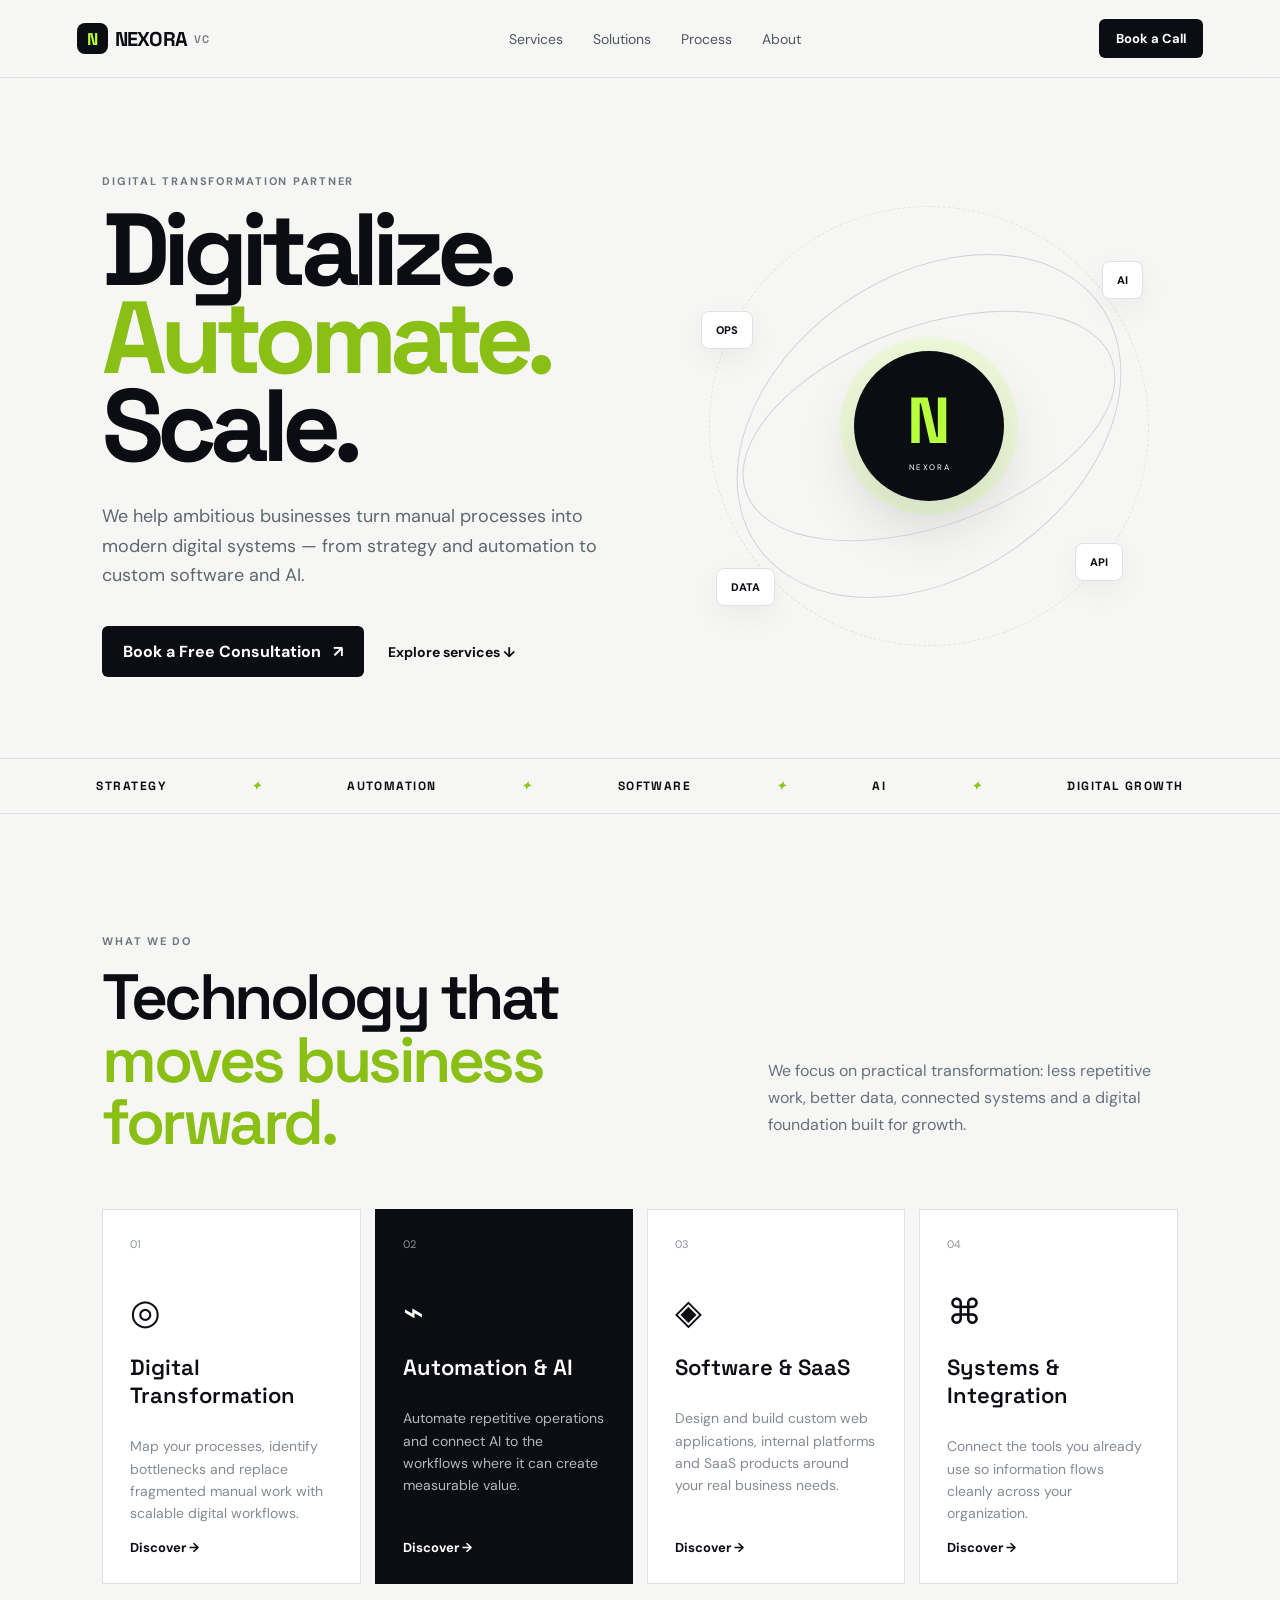
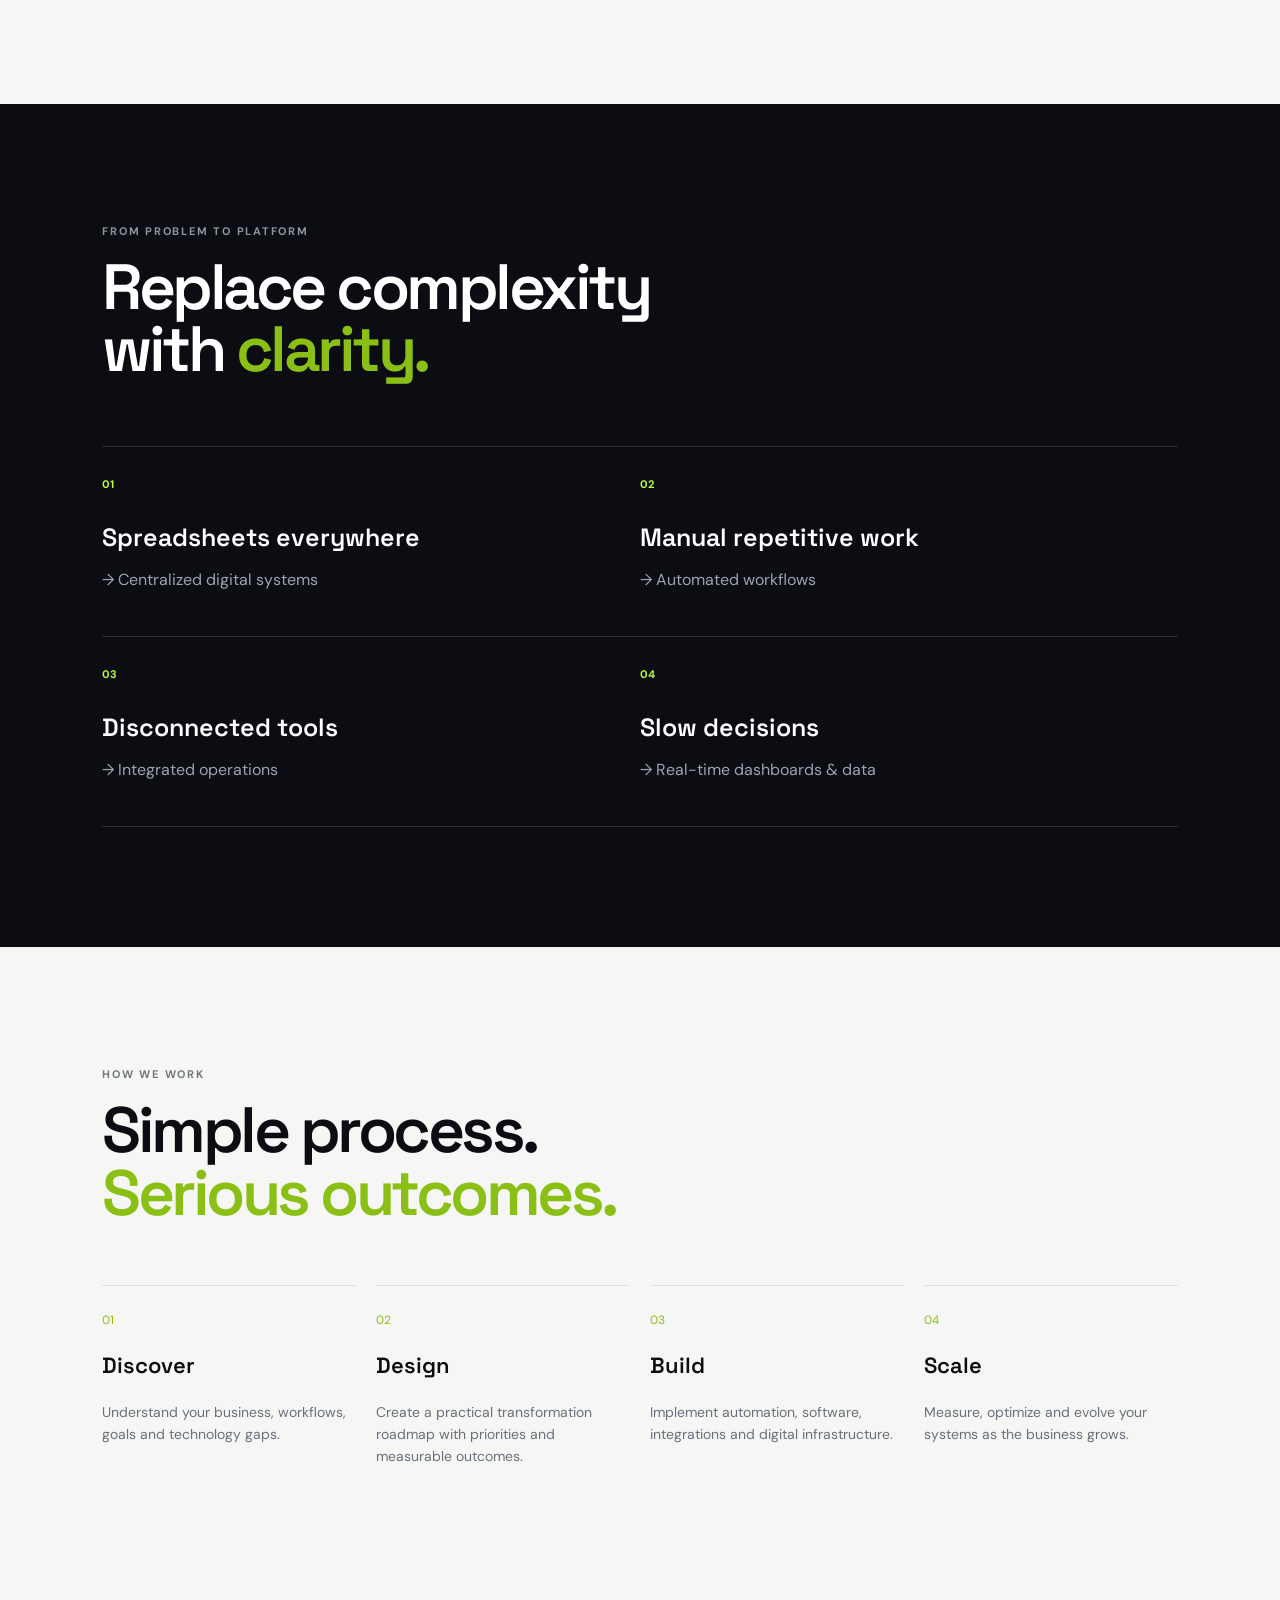
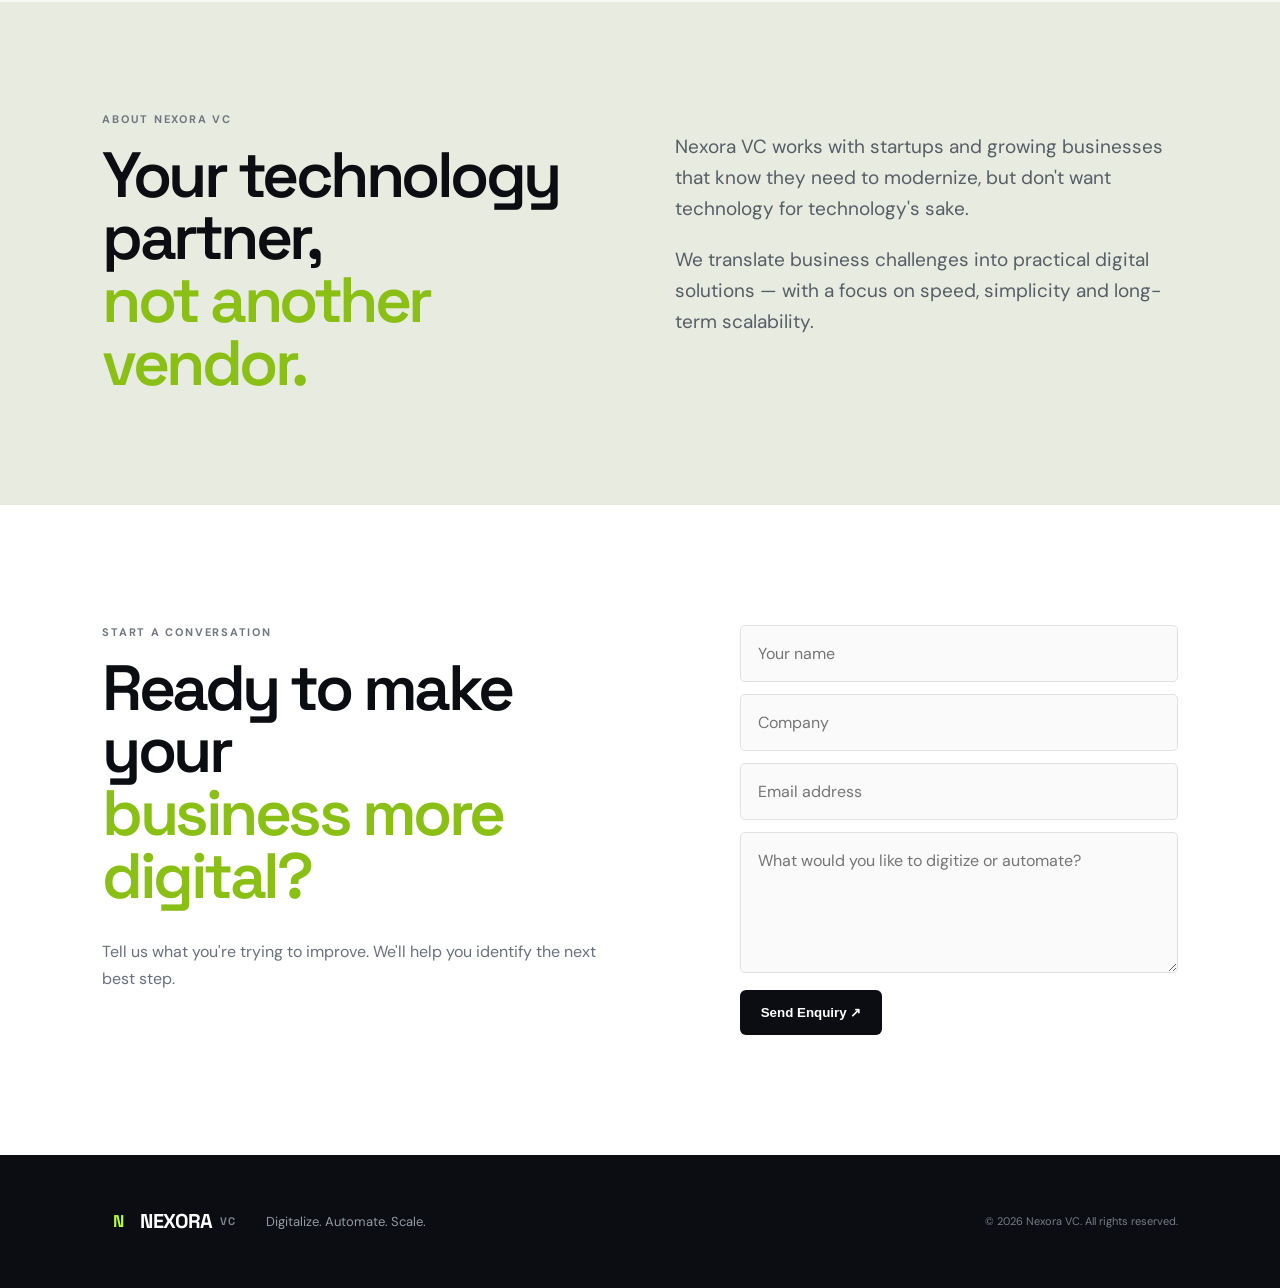
==== index.html @ 0e428bf9 "Add files via upload nexora-vc ├── index.html ├── styles.css └── script.js" ====
<!doctype html>
<html lang="en">
<head>
  <meta charset="utf-8">
  <meta name="viewport" content="width=device-width, initial-scale=1">
  <title>Nexora VC — Digitalize. Automate. Scale.</title>
  <meta name="description" content="Nexora VC helps businesses digitize operations, automate workflows, and build scalable digital systems.">
  <link rel="preconnect" href="https://fonts.googleapis.com">
  <link rel="preconnect" href="https://fonts.gstatic.com" crossorigin>
  <link href="https://fonts.googleapis.com/css2?family=DM+Sans:wght@400;500;600;700&family=Space+Grotesk:wght@500;600;700&display=swap" rel="stylesheet">
  <link rel="stylesheet" href="styles.css">
</head>
<body>
<header class="nav">
  <a class="logo" href="#top"><span>N</span>NEXORA <b>VC</b></a>
  <nav>
    <a href="#services">Services</a>
    <a href="#solutions">Solutions</a>
    <a href="#process">Process</a>
    <a href="#about">About</a>
  </nav>
  <a class="btn btn-small" href="#contact">Book a Call</a>
</header>

<main id="top">
<section class="hero">
  <div class="hero-copy">
    <div class="eyebrow">DIGITAL TRANSFORMATION PARTNER</div>
    <h1>Digitalize.<br><em>Automate.</em><br>Scale.</h1>
    <p>We help ambitious businesses turn manual processes into modern digital systems — from strategy and automation to custom software and AI.</p>
    <div class="actions">
      <a class="btn" href="#contact">Book a Free Consultation <span>↗</span></a>
      <a class="text-link" href="#services">Explore services ↓</a>
    </div>
  </div>
  <div class="orbital" aria-label="Digital transformation visual">
    <div class="orbit orbit-a"></div><div class="orbit orbit-b"></div><div class="orbit orbit-c"></div>
    <div class="core"><strong>N</strong><small>NEXORA</small></div>
    <div class="node node-1">AI</div><div class="node node-2">API</div><div class="node node-3">DATA</div><div class="node node-4">OPS</div>
  </div>
</section>

<section class="marquee"><span>STRATEGY</span><i>✦</i><span>AUTOMATION</span><i>✦</i><span>SOFTWARE</span><i>✦</i><span>AI</span><i>✦</i><span>DIGITAL GROWTH</span></section>

<section id="services" class="section">
  <div class="section-head"><div><div class="eyebrow">WHAT WE DO</div><h2>Technology that<br><em>moves business forward.</em></h2></div><p>We focus on practical transformation: less repetitive work, better data, connected systems and a digital foundation built for growth.</p></div>
  <div class="cards">
    <article class="card"><span class="num">01</span><div class="icon">◎</div><h3>Digital Transformation</h3><p>Map your processes, identify bottlenecks and replace fragmented manual work with scalable digital workflows.</p><a href="#contact">Discover →</a></article>
    <article class="card featured"><span class="num">02</span><div class="icon">⌁</div><h3>Automation & AI</h3><p>Automate repetitive operations and connect AI to the workflows where it can create measurable value.</p><a href="#contact">Discover →</a></article>
    <article class="card"><span class="num">03</span><div class="icon">◈</div><h3>Software & SaaS</h3><p>Design and build custom web applications, internal platforms and SaaS products around your real business needs.</p><a href="#contact">Discover →</a></article>
    <article class="card"><span class="num">04</span><div class="icon">⌘</div><h3>Systems & Integration</h3><p>Connect the tools you already use so information flows cleanly across your organization.</p><a href="#contact">Discover →</a></article>
  </div>
</section>

<section id="solutions" class="dark-section">
  <div class="eyebrow">FROM PROBLEM TO PLATFORM</div>
  <h2>Replace complexity<br>with <em>clarity.</em></h2>
  <div class="problem-grid">
    <div><b>01</b><strong>Spreadsheets everywhere</strong><p>→ Centralized digital systems</p></div>
    <div><b>02</b><strong>Manual repetitive work</strong><p>→ Automated workflows</p></div>
    <div><b>03</b><strong>Disconnected tools</strong><p>→ Integrated operations</p></div>
    <div><b>04</b><strong>Slow decisions</strong><p>→ Real-time dashboards & data</p></div>
  </div>
</section>

<section id="process" class="section">
  <div class="eyebrow">HOW WE WORK</div><h2>Simple process.<br><em>Serious outcomes.</em></h2>
  <div class="steps">
    <div><span>01</span><h3>Discover</h3><p>Understand your business, workflows, goals and technology gaps.</p></div>
    <div><span>02</span><h3>Design</h3><p>Create a practical transformation roadmap with priorities and measurable outcomes.</p></div>
    <div><span>03</span><h3>Build</h3><p>Implement automation, software, integrations and digital infrastructure.</p></div>
    <div><span>04</span><h3>Scale</h3><p>Measure, optimize and evolve your systems as the business grows.</p></div>
  </div>
</section>

<section id="about" class="about">
  <div><div class="eyebrow">ABOUT NEXORA VC</div><h2>Your technology partner,<br><em>not another vendor.</em></h2></div>
  <div><p>Nexora VC works with startups and growing businesses that know they need to modernize, but don't want technology for technology's sake.</p><p>We translate business challenges into practical digital solutions — with a focus on speed, simplicity and long-term scalability.</p></div>
</section>

<section id="contact" class="contact">
  <div><div class="eyebrow">START A CONVERSATION</div><h2>Ready to make your<br><em>business more digital?</em></h2><p>Tell us what you're trying to improve. We'll help you identify the next best step.</p></div>
  <form action="mailto:hello@nexoravc.com" method="post" enctype="text/plain">
    <input name="name" placeholder="Your name" required>
    <input name="company" placeholder="Company">
    <input type="email" name="email" placeholder="Email address" required>
    <textarea name="message" rows="5" placeholder="What would you like to digitize or automate?"></textarea>
    <button class="btn" type="submit">Send Enquiry ↗</button>
  </form>
</section>
</main>

<footer><div class="logo"><span>N</span>NEXORA <b>VC</b></div><p>Digitalize. Automate. Scale.</p><small>© 2026 Nexora VC. All rights reserved.</small></footer>
<script src="script.js"></script>
</body>
</html>
---- styles.css ----
:root{--ink:#0b0d12;--muted:#69707d;--paper:#f6f7f4;--line:#dfe2e5;--accent:#b7ff3c;--white:#fff}*{box-sizing:border-box}html{scroll-behavior:smooth}body{margin:0;background:var(--paper);color:var(--ink);font-family:"DM Sans",sans-serif}a{color:inherit;text-decoration:none}.nav{height:78px;padding:0 6vw;display:flex;align-items:center;justify-content:space-between;border-bottom:1px solid var(--line);position:sticky;top:0;background:rgba(246,247,244,.88);backdrop-filter:blur(14px);z-index:10}.logo{font:700 20px "Space Grotesk";letter-spacing:-.04em;display:flex;align-items:center;gap:7px}.logo span{display:grid;place-items:center;width:31px;height:31px;border-radius:8px;background:var(--ink);color:var(--accent);font-size:17px}.logo b{font-size:11px;letter-spacing:.12em;color:#7b818b}nav{display:flex;gap:30px;font-size:14px;color:#4f5661}nav a:hover,.text-link:hover{color:#000}.btn{display:inline-flex;align-items:center;justify-content:center;gap:12px;padding:15px 21px;background:var(--ink);color:#fff;border:0;border-radius:6px;font-weight:700;cursor:pointer}.btn:hover{transform:translateY(-2px)}.btn-small{padding:11px 17px;font-size:13px}.hero{min-height:680px;padding:90px 8vw 75px;display:grid;grid-template-columns:1.05fr .95fr;align-items:center;gap:30px}.eyebrow{font-size:11px;letter-spacing:.16em;font-weight:700;color:#717780;margin-bottom:18px}.hero h1{font:700 clamp(62px,8vw,118px)/.86 "Space Grotesk";letter-spacing:-.07em;margin:0 0 32px}.hero h1 em,h2 em{font-style:normal;color:#8abf16}.hero p{max-width:600px;color:#5f6670;font-size:18px;line-height:1.65}.actions{display:flex;gap:24px;align-items:center;margin-top:35px}.text-link{font-weight:700;font-size:14px}.orbital{height:470px;position:relative;display:grid;place-items:center}.orbit{position:absolute;border:1px solid #cfd3d7;border-radius:50%;transform:rotate(-20deg)}.orbit-a{width:390px;height:200px}.orbit-b{width:300px;height:420px;transform:rotate(55deg)}.orbit-c{width:440px;height:440px;border-style:dashed;opacity:.55}.core{width:150px;height:150px;border-radius:50%;background:var(--ink);color:white;display:grid;place-items:center;align-content:center;box-shadow:0 0 0 14px rgba(183,255,60,.14),0 25px 60px #0002}.core strong{font:700 65px "Space Grotesk";color:var(--accent)}.core small{font-size:8px;letter-spacing:.2em}.node{position:absolute;background:white;border:1px solid var(--line);padding:11px 14px;border-radius:8px;font-size:11px;font-weight:800;box-shadow:0 10px 30px #0000000d}.node-1{top:70px;right:35px}.node-2{bottom:80px;right:55px}.node-3{bottom:55px;left:35px}.node-4{top:120px;left:20px}.marquee{border-block:1px solid var(--line);padding:19px 5vw;display:flex;justify-content:space-around;gap:20px;font:700 12px "Space Grotesk";letter-spacing:.12em}.marquee i{color:#91c51b}.section{padding:120px 8vw}.section-head{display:grid;grid-template-columns:1.2fr .8fr;gap:50px;align-items:end;margin-bottom:55px}.section h2,.dark-section h2,.about h2,.contact h2{font:600 clamp(42px,5vw,70px)/.98 "Space Grotesk";letter-spacing:-.055em;margin:0}.section-head p{color:var(--muted);line-height:1.7}.cards{display:grid;grid-template-columns:repeat(4,1fr);gap:14px}.card{padding:27px;border:1px solid var(--line);min-height:350px;display:flex;flex-direction:column;background:#fff}.card.featured{background:var(--ink);color:#fff;border-color:var(--ink)}.num{font-size:11px;color:#8b919a}.icon{font-size:35px;margin:38px 0 18px}.card h3{font:600 22px "Space Grotesk";margin:0 0 12px}.card p{color:#858b94;font-size:14px;line-height:1.6}.card.featured p{color:#b3b8c0}.card a{margin-top:auto;font-size:13px;font-weight:700}.dark-section{background:var(--ink);color:#fff;padding:120px 8vw}.dark-section .eyebrow{color:#8f959e}.problem-grid{display:grid;grid-template-columns:repeat(2,1fr);margin-top:65px;border-top:1px solid #ffffff22}.problem-grid div{padding:30px 0;border-bottom:1px solid #ffffff22}.problem-grid b{font-size:11px;color:var(--accent);display:block;margin-bottom:30px}.problem-grid strong{font:600 25px "Space Grotesk";display:block}.problem-grid p{color:#9da3ad}.steps{display:grid;grid-template-columns:repeat(4,1fr);gap:20px;margin-top:60px}.steps div{border-top:1px solid var(--line);padding-top:22px}.steps span{font-size:12px;color:#8abf16}.steps h3{font:600 22px "Space Grotesk"}.steps p{color:var(--muted);font-size:14px;line-height:1.6}.about{background:#e8ebdf;padding:110px 8vw;display:grid;grid-template-columns:1fr 1fr;gap:70px}.about p{font-size:19px;line-height:1.65;color:#565d67}.contact{padding:120px 8vw;display:grid;grid-template-columns:1fr .8fr;gap:90px;background:#fff}.contact p{color:var(--muted);max-width:500px;line-height:1.7;margin-top:30px}.contact form{display:grid;gap:12px}.contact input,.contact textarea{width:100%;padding:17px;border:1px solid var(--line);background:#fafafa;font:inherit;border-radius:5px}.contact textarea{resize:vertical}.contact .btn{width:max-content;margin-top:5px}footer{padding:45px 8vw;background:var(--ink);color:#fff;display:flex;align-items:center;gap:30px}footer p{color:#949aa4;font-size:13px;margin-right:auto}footer small{color:#777d86;font-size:11px}@media(max-width:900px){nav{display:none}.hero{grid-template-columns:1fr;padding-top:65px}.orbital{height:350px}.orbit-a{width:300px}.orbit-b{height:300px;width:230px}.orbit-c{width:330px;height:330px}.cards{grid-template-columns:1fr 1fr}.section-head,.about,.contact{grid-template-columns:1fr}.steps{grid-template-columns:1fr 1fr}}@media(max-width:560px){.nav{padding:0 5vw}.hero,.section,.dark-section,.about,.contact{padding-left:5vw;padding-right:5vw}.hero h1{font-size:64px}.cards,.steps,.problem-grid{grid-template-columns:1fr}.actions{flex-direction:column;align-items:flex-start}.marquee{overflow:hidden;justify-content:flex-start;white-space:nowrap}.orbital{transform:scale(.82)}footer{padding:35px 5vw;flex-wrap:wrap}footer p{width:100%;order:3}}
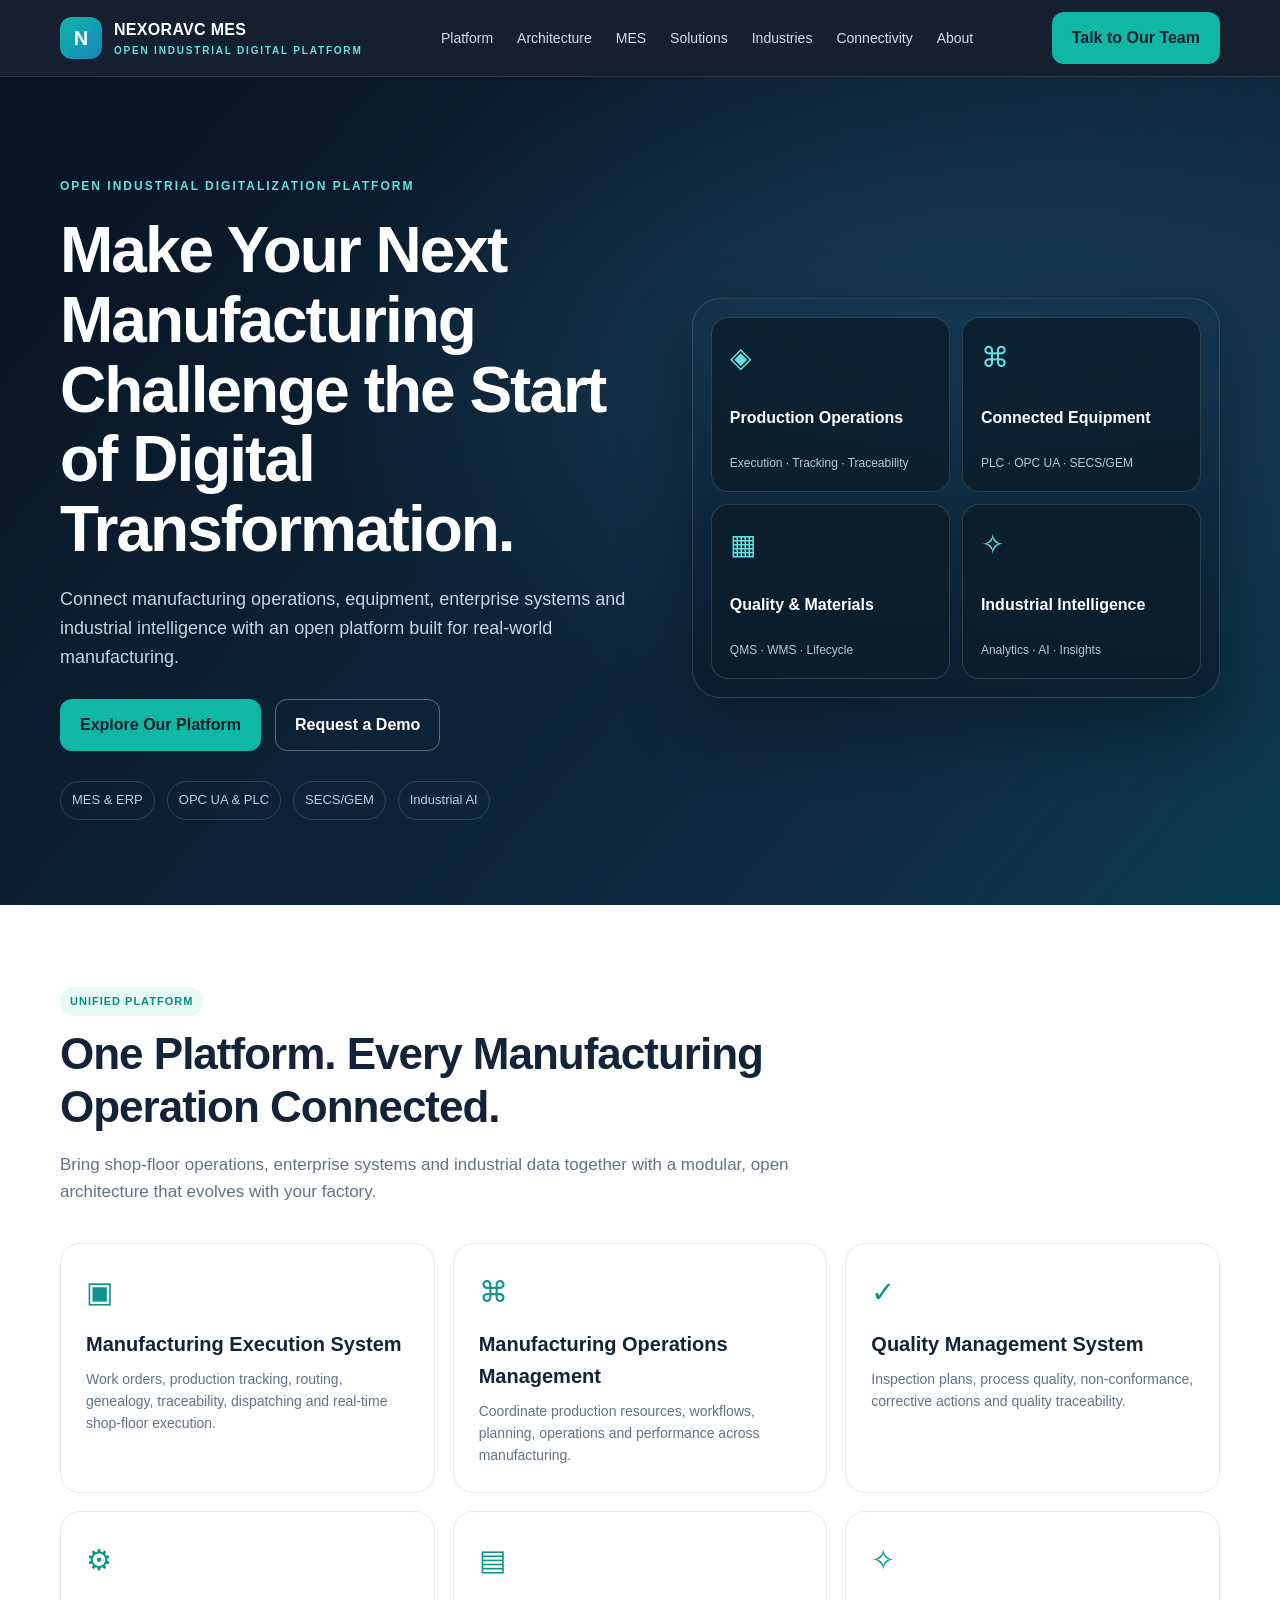
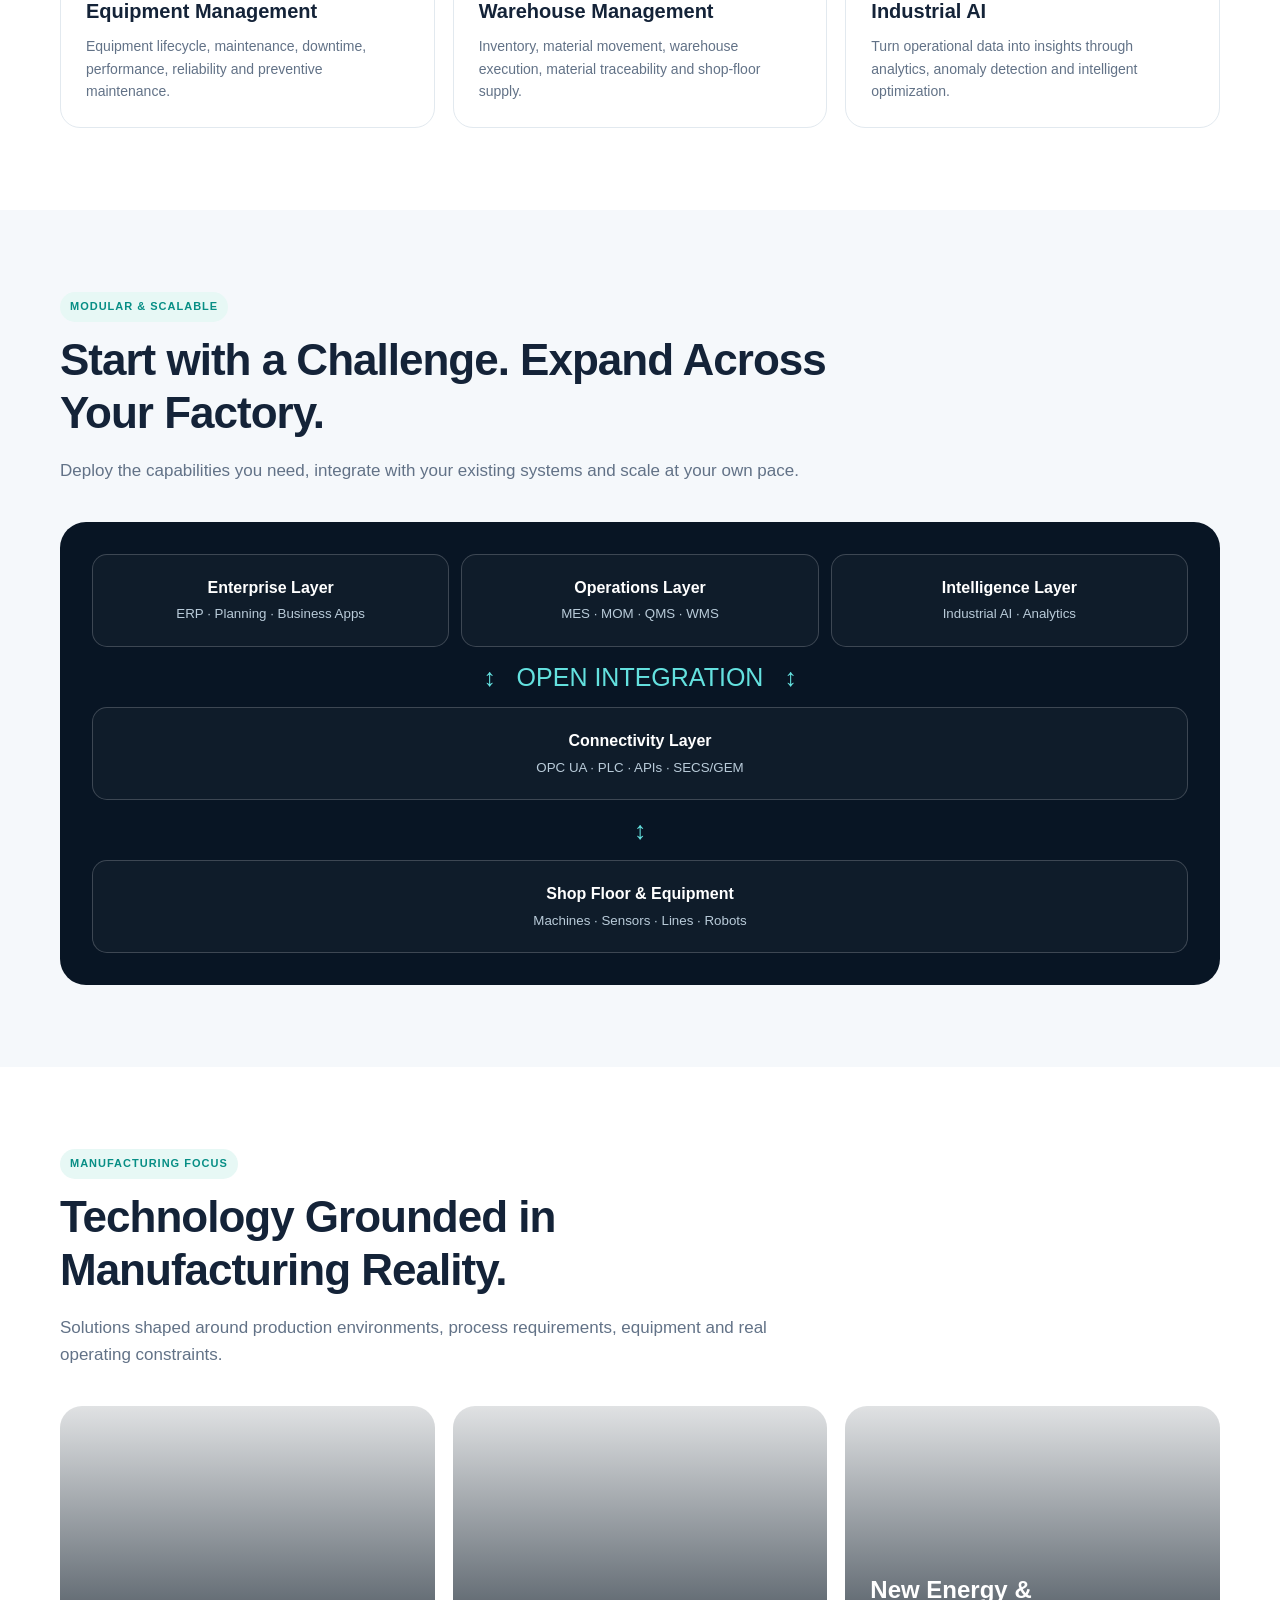
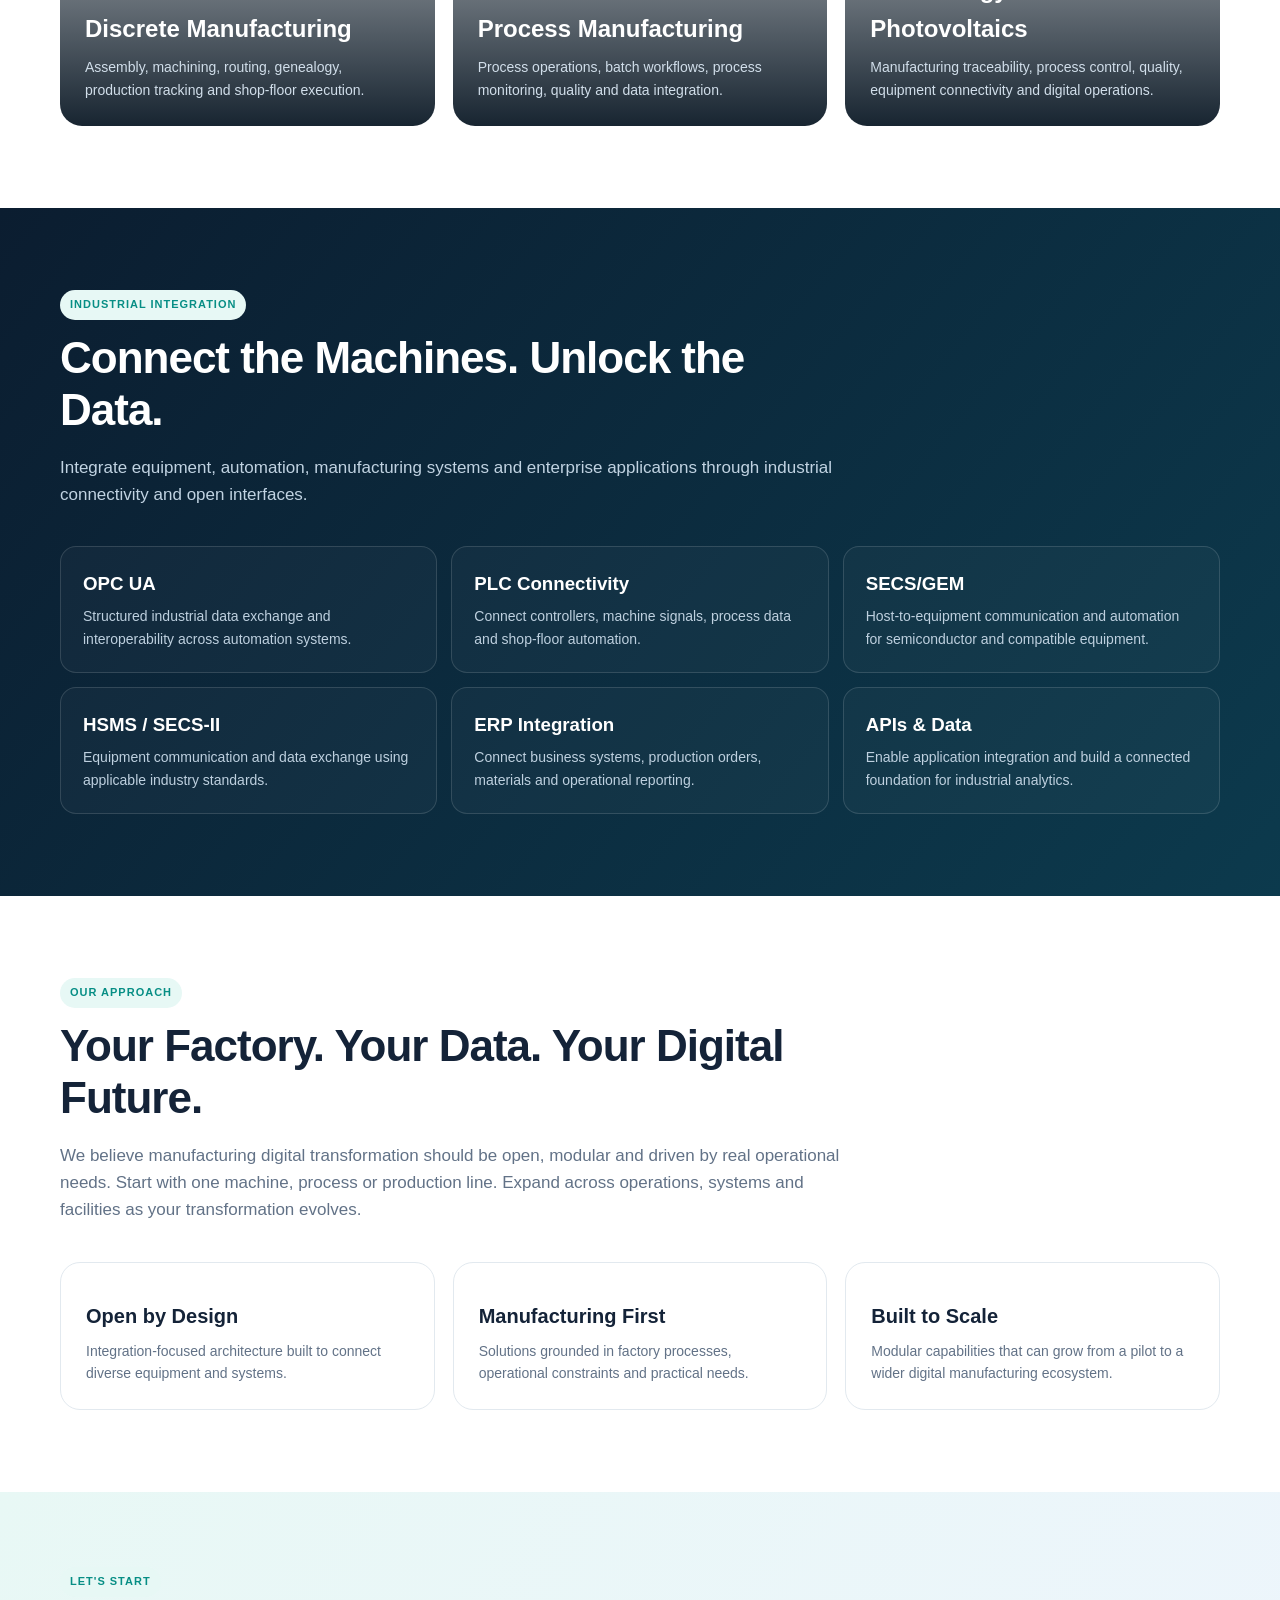
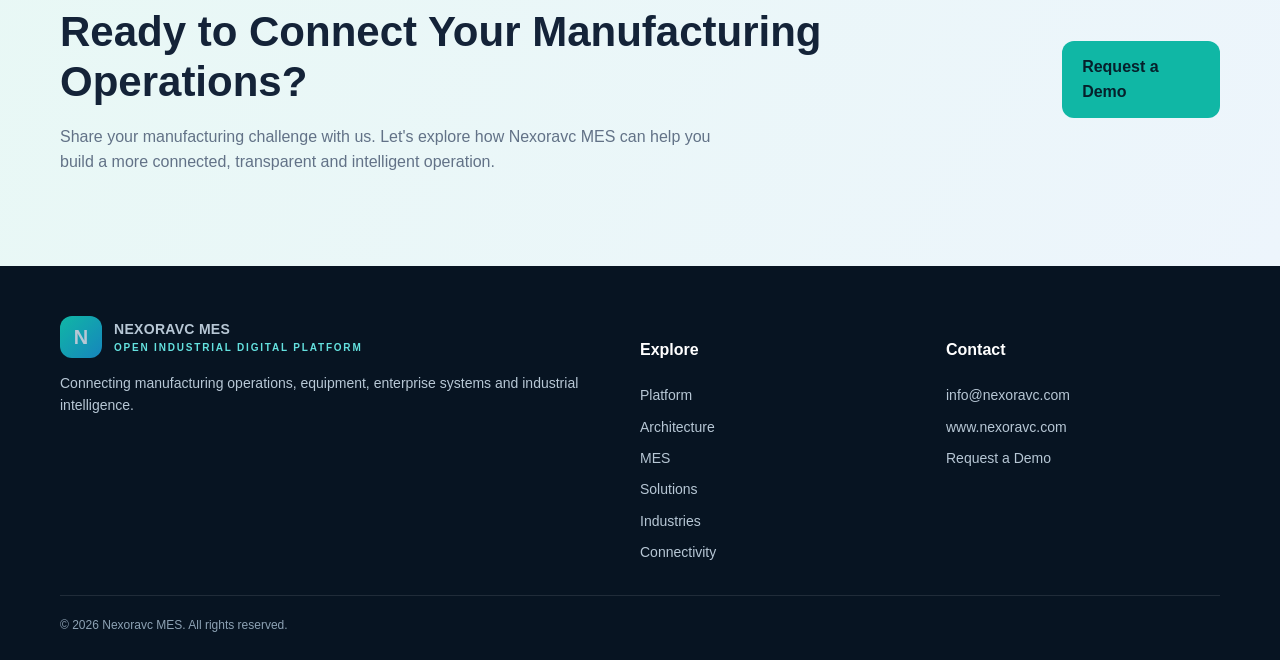
==== commit 426d9327: "Add files via upload" ====
--- a/index.html
+++ b/index.html
@@ -1,96 +1,26 @@
-<!doctype html>
+<!DOCTYPE html>
 <html lang="en">
 <head>
-  <meta charset="utf-8">
-  <meta name="viewport" content="width=device-width, initial-scale=1">
-  <title>Nexora VC — Digitalize. Automate. Scale.</title>
-  <meta name="description" content="Nexora VC helps businesses digitize operations, automate workflows, and build scalable digital systems.">
-  <link rel="preconnect" href="https://fonts.googleapis.com">
-  <link rel="preconnect" href="https://fonts.gstatic.com" crossorigin>
-  <link href="https://fonts.googleapis.com/css2?family=DM+Sans:wght@400;500;600;700&family=Space+Grotesk:wght@500;600;700&display=swap" rel="stylesheet">
-  <link rel="stylesheet" href="styles.css">
+<meta charset="utf-8"><meta name="viewport" content="width=device-width,initial-scale=1">
+<meta name="description" content="Nexoravc MES connects manufacturing operations, equipment, enterprise systems and industrial intelligence through an open manufacturing platform.">
+<title>Nexoravc MES | Open Industrial Digital Platform</title>
+<style>
+:root{--navy:#081524;--navy2:#10243a;--teal:#10b7a5;--cyan:#64e1df;--ink:#142338;--muted:#627287;--bg:#f5f8fb;--white:#fff;--line:#e2e9ef;--radius:20px}*{box-sizing:border-box}html{scroll-behavior:smooth}body{margin:0;font-family:Inter,Segoe UI,Arial,sans-serif;color:var(--ink);background:white;line-height:1.6}a{color:inherit;text-decoration:none}.container{width:min(1160px,92%);margin:auto}.nav{position:sticky;top:0;z-index:20;background:rgba(8,21,36,.95);backdrop-filter:blur(12px);color:white;border-bottom:1px solid #ffffff1a}.navin{height:76px;display:flex;align-items:center;justify-content:space-between;gap:24px}.brand{display:flex;align-items:center;gap:12px;font-weight:800;letter-spacing:.3px}.logo{width:42px;height:42px;border-radius:12px;background:linear-gradient(135deg,var(--teal),#1685bd);display:grid;place-items:center;font-weight:900;font-size:20px}.brand small{display:block;color:var(--cyan);font-size:10px;letter-spacing:1.8px;font-weight:600}.links{display:flex;gap:24px;align-items:center;font-size:14px;color:#d3deeb}.links a:hover{color:var(--cyan)}.btn{display:inline-flex;align-items:center;justify-content:center;background:var(--teal);color:#06202b;padding:12px 19px;border-radius:12px;font-weight:750;border:1px solid transparent;transition:.2s}.btn:hover{transform:translateY(-2px);background:#55d9ca}.btn.outline{background:transparent;border-color:#ffffff55;color:white}.btn.light{background:white;color:var(--navy)}.hero{background:radial-gradient(ellipse at 75% 35%,#173c56 0%,transparent 48%),linear-gradient(130deg,#071422,#102b43 75%,#083c4c);color:white;padding:100px 0 85px;overflow:hidden}.hero-grid{display:grid;grid-template-columns:1.05fr .95fr;align-items:center;gap:48px}.eyebrow{color:var(--cyan);font-size:12px;font-weight:800;letter-spacing:2px;text-transform:uppercase}.hero h1{font-size:clamp(38px,5vw,65px);line-height:1.09;letter-spacing:-2px;margin:20px 0}.hero p{color:#c4d5e4;font-size:18px;max-width:630px}.hero .actions{display:flex;gap:14px;flex-wrap:wrap;margin-top:28px}.hero-visual{position:relative;min-height:400px;border-radius:28px;background:linear-gradient(180deg,#12334b88,#08152499),url('https://images.unsplash.com/photo-1565514020179-026b92b84bb6?auto=format&fit=crop&w=1200&q=85') center/cover;border:1px solid #ffffff22;box-shadow:0 25px 70px #0005}.visual-overlay{position:absolute;inset:18px;display:grid;grid-template-columns:1fr 1fr;grid-template-rows:1fr 1fr;gap:12px}.tile{background:#0a1d2bcc;border:1px solid #ffffff24;border-radius:17px;padding:18px;display:flex;flex-direction:column;justify-content:space-between;backdrop-filter:blur(8px)}.tile .icon{font-size:28px;color:var(--cyan)}.tile strong{font-size:16px}.tile span{font-size:12px;color:#b7c9d8}.tagline{display:flex;gap:12px;flex-wrap:wrap;margin-top:30px;color:#b9d0e0;font-size:13px}.tagline span{border:1px solid #ffffff24;padding:8px 11px;border-radius:100px}.section{padding:82px 0}.section.alt{background:var(--bg)}.heading{max-width:780px;margin-bottom:38px}.heading h2{font-size:clamp(30px,3.5vw,44px);line-height:1.2;margin:12px 0;letter-spacing:-1px}.heading p{color:var(--muted);font-size:17px}.cards{display:grid;grid-template-columns:repeat(3,1fr);gap:18px}.card{background:white;border:1px solid var(--line);padding:25px;border-radius:var(--radius);transition:.2s}.card:hover{transform:translateY(-4px);box-shadow:0 15px 35px #11283d12}.card .icon{font-size:29px;color:#0a948b}.card h3{margin:12px 0 8px;font-size:20px}.card p{margin:0;color:var(--muted);font-size:14px}.pill{display:inline-block;font-size:11px;font-weight:800;letter-spacing:1px;color:#078e85;background:#e7f8f5;border-radius:100px;padding:6px 10px;text-transform:uppercase}.architecture{background:var(--navy);color:white;border-radius:26px;padding:32px}.archrow{display:flex;gap:12px;flex-wrap:wrap;justify-content:center}.archnode{flex:1;min-width:150px;text-align:center;padding:20px 12px;border:1px solid #ffffff30;border-radius:15px;background:#ffffff08}.archnode strong{display:block}.archnode small{color:#b9cbd9}.arrow{text-align:center;color:var(--cyan);font-size:25px;margin:10px}.industries{display:grid;grid-template-columns:repeat(3,1fr);gap:18px}.industry{border-radius:22px;overflow:hidden;min-height:320px;position:relative;background-size:cover;background-position:center;color:white;display:flex;align-items:end}.industry:before{content:'';position:absolute;inset:0;background:linear-gradient(0deg,#071522ee,#07152220)}.industry div{position:relative;padding:25px}.industry h3{font-size:24px;margin:0 0 8px}.industry p{color:#d1deea;font-size:14px;margin:0}.connect{background:linear-gradient(130deg,#0b1d30,#0c3a4d);color:white}.connect .heading p{color:#c1d3e2}.protocols{display:grid;grid-template-columns:repeat(3,1fr);gap:14px}.protocol{padding:22px;border:1px solid #ffffff22;background:#ffffff08;border-radius:16px}.protocol h3{margin:0 0 6px}.protocol p{color:#bed0df;margin:0;font-size:14px}.cta{padding:75px 0;background:linear-gradient(120deg,#e8f8f5,#edf5fc)}.cta-box{display:flex;align-items:center;justify-content:space-between;gap:28px}.cta h2{font-size:clamp(28px,3.5vw,42px);line-height:1.2;margin:10px 0}.cta p{color:var(--muted);max-width:670px}.footer{background:#071422;color:#c3d3df;padding:50px 0 24px}.footergrid{display:grid;grid-template-columns:2fr 1fr 1fr;gap:32px}.footer h4{color:white}.footer p,.footer a{color:#b7c7d5;font-size:14px}.footerlinks{display:grid;gap:9px}.copyright{border-top:1px solid #ffffff1a;margin-top:32px;padding-top:20px;font-size:12px;color:#8da2b4}.mobilemenu{display:none}.contact-form{display:grid;gap:12px;max-width:560px}.contact-form input,.contact-form textarea,.contact-form select{width:100%;padding:13px;border-radius:12px;border:1px solid #ccd8e2;font:inherit}.contact-form textarea{min-height:120px}.note{font-size:12px;color:#6d7e8f}
+@media(max-width:900px){.hero-grid{grid-template-columns:1fr}.hero-visual{min-height:330px}.cards{grid-template-columns:repeat(2,1fr)}.industries{grid-template-columns:1fr 1fr}.protocols{grid-template-columns:1fr 1fr}.links{gap:12px}.cta-box{display:block}.footergrid{grid-template-columns:1fr 1fr}}
+@media(max-width:640px){.links{display:none}.mobilemenu{display:block;color:white}.hero{padding:70px 0}.hero-visual{min-height:300px}.cards,.industries,.protocols,.footergrid{grid-template-columns:1fr}.section{padding:62px 0}.visual-overlay{inset:12px;gap:8px}.tile{padding:12px}.tile strong{font-size:14px}.navin{height:68px}}
+</style>
 </head>
 <body>
-<header class="nav">
-  <a class="logo" href="#top"><span>N</span>NEXORA <b>VC</b></a>
-  <nav>
-    <a href="#services">Services</a>
-    <a href="#solutions">Solutions</a>
-    <a href="#process">Process</a>
-    <a href="#about">About</a>
-  </nav>
-  <a class="btn btn-small" href="#contact">Book a Call</a>
-</header>
-
-<main id="top">
-<section class="hero">
-  <div class="hero-copy">
-    <div class="eyebrow">DIGITAL TRANSFORMATION PARTNER</div>
-    <h1>Digitalize.<br><em>Automate.</em><br>Scale.</h1>
-    <p>We help ambitious businesses turn manual processes into modern digital systems — from strategy and automation to custom software and AI.</p>
-    <div class="actions">
-      <a class="btn" href="#contact">Book a Free Consultation <span>↗</span></a>
-      <a class="text-link" href="#services">Explore services ↓</a>
-    </div>
-  </div>
-  <div class="orbital" aria-label="Digital transformation visual">
-    <div class="orbit orbit-a"></div><div class="orbit orbit-b"></div><div class="orbit orbit-c"></div>
-    <div class="core"><strong>N</strong><small>NEXORA</small></div>
-    <div class="node node-1">AI</div><div class="node node-2">API</div><div class="node node-3">DATA</div><div class="node node-4">OPS</div>
-  </div>
-</section>
-
-<section class="marquee"><span>STRATEGY</span><i>✦</i><span>AUTOMATION</span><i>✦</i><span>SOFTWARE</span><i>✦</i><span>AI</span><i>✦</i><span>DIGITAL GROWTH</span></section>
-
-<section id="services" class="section">
-  <div class="section-head"><div><div class="eyebrow">WHAT WE DO</div><h2>Technology that<br><em>moves business forward.</em></h2></div><p>We focus on practical transformation: less repetitive work, better data, connected systems and a digital foundation built for growth.</p></div>
-  <div class="cards">
-    <article class="card"><span class="num">01</span><div class="icon">◎</div><h3>Digital Transformation</h3><p>Map your processes, identify bottlenecks and replace fragmented manual work with scalable digital workflows.</p><a href="#contact">Discover →</a></article>
-    <article class="card featured"><span class="num">02</span><div class="icon">⌁</div><h3>Automation & AI</h3><p>Automate repetitive operations and connect AI to the workflows where it can create measurable value.</p><a href="#contact">Discover →</a></article>
-    <article class="card"><span class="num">03</span><div class="icon">◈</div><h3>Software & SaaS</h3><p>Design and build custom web applications, internal platforms and SaaS products around your real business needs.</p><a href="#contact">Discover →</a></article>
-    <article class="card"><span class="num">04</span><div class="icon">⌘</div><h3>Systems & Integration</h3><p>Connect the tools you already use so information flows cleanly across your organization.</p><a href="#contact">Discover →</a></article>
-  </div>
-</section>
-
-<section id="solutions" class="dark-section">
-  <div class="eyebrow">FROM PROBLEM TO PLATFORM</div>
-  <h2>Replace complexity<br>with <em>clarity.</em></h2>
-  <div class="problem-grid">
-    <div><b>01</b><strong>Spreadsheets everywhere</strong><p>→ Centralized digital systems</p></div>
-    <div><b>02</b><strong>Manual repetitive work</strong><p>→ Automated workflows</p></div>
-    <div><b>03</b><strong>Disconnected tools</strong><p>→ Integrated operations</p></div>
-    <div><b>04</b><strong>Slow decisions</strong><p>→ Real-time dashboards & data</p></div>
-  </div>
-</section>
-
-<section id="process" class="section">
-  <div class="eyebrow">HOW WE WORK</div><h2>Simple process.<br><em>Serious outcomes.</em></h2>
-  <div class="steps">
-    <div><span>01</span><h3>Discover</h3><p>Understand your business, workflows, goals and technology gaps.</p></div>
-    <div><span>02</span><h3>Design</h3><p>Create a practical transformation roadmap with priorities and measurable outcomes.</p></div>
-    <div><span>03</span><h3>Build</h3><p>Implement automation, software, integrations and digital infrastructure.</p></div>
-    <div><span>04</span><h3>Scale</h3><p>Measure, optimize and evolve your systems as the business grows.</p></div>
-  </div>
-</section>
-
-<section id="about" class="about">
-  <div><div class="eyebrow">ABOUT NEXORA VC</div><h2>Your technology partner,<br><em>not another vendor.</em></h2></div>
-  <div><p>Nexora VC works with startups and growing businesses that know they need to modernize, but don't want technology for technology's sake.</p><p>We translate business challenges into practical digital solutions — with a focus on speed, simplicity and long-term scalability.</p></div>
-</section>
-
-<section id="contact" class="contact">
-  <div><div class="eyebrow">START A CONVERSATION</div><h2>Ready to make your<br><em>business more digital?</em></h2><p>Tell us what you're trying to improve. We'll help you identify the next best step.</p></div>
-  <form action="mailto:hello@nexoravc.com" method="post" enctype="text/plain">
-    <input name="name" placeholder="Your name" required>
-    <input name="company" placeholder="Company">
-    <input type="email" name="email" placeholder="Email address" required>
-    <textarea name="message" rows="5" placeholder="What would you like to digitize or automate?"></textarea>
-    <button class="btn" type="submit">Send Enquiry ↗</button>
-  </form>
-</section>
+<header class="nav"><div class="container navin"><a class="brand" href="#home"><span class="logo">N</span><span>NEXORAVC MES<small>OPEN INDUSTRIAL DIGITAL PLATFORM</small></span></a><nav class="links"><a href="#platform">Platform</a><a href="platform-architecture.html">Architecture</a><a href="mes-product.html">MES</a><a href="#solutions">Solutions</a><a href="#industries">Industries</a><a href="#connectivity">Connectivity</a><a href="#about">About</a></nav><a class="btn" href="#contact">Talk to Our Team</a></div></header>
+<main>
+<section class="hero" id="home"><div class="container hero-grid"><div><div class="eyebrow">Open Industrial Digitalization Platform</div><h1>Make Your Next Manufacturing Challenge the Start of Digital Transformation.</h1><p>Connect manufacturing operations, equipment, enterprise systems and industrial intelligence with an open platform built for real-world manufacturing.</p><div class="actions"><a class="btn" href="#platform">Explore Our Platform</a><a class="btn outline" href="#contact">Request a Demo</a></div><div class="tagline"><span>MES & ERP</span><span>OPC UA & PLC</span><span>SECS/GEM</span><span>Industrial AI</span></div></div><div class="hero-visual"><div class="visual-overlay"><div class="tile"><div class="icon">◈</div><strong>Production Operations</strong><span>Execution · Tracking · Traceability</span></div><div class="tile"><div class="icon">⌘</div><strong>Connected Equipment</strong><span>PLC · OPC UA · SECS/GEM</span></div><div class="tile"><div class="icon">▦</div><strong>Quality & Materials</strong><span>QMS · WMS · Lifecycle</span></div><div class="tile"><div class="icon">✧</div><strong>Industrial Intelligence</strong><span>Analytics · AI · Insights</span></div></div></div></div></section>
+<section class="section" id="platform"><div class="container"><div class="heading"><span class="pill">Unified Platform</span><h2>One Platform. Every Manufacturing Operation Connected.</h2><p>Bring shop-floor operations, enterprise systems and industrial data together with a modular, open architecture that evolves with your factory.</p></div><div class="cards"><article class="card"><div class="icon">▣</div><h3>Manufacturing Execution System</h3><p>Work orders, production tracking, routing, genealogy, traceability, dispatching and real-time shop-floor execution.</p></article><article class="card"><div class="icon">⌘</div><h3>Manufacturing Operations Management</h3><p>Coordinate production resources, workflows, planning, operations and performance across manufacturing.</p></article><article class="card"><div class="icon">✓</div><h3>Quality Management System</h3><p>Inspection plans, process quality, non-conformance, corrective actions and quality traceability.</p></article><article class="card"><div class="icon">⚙</div><h3>Equipment Management</h3><p>Equipment lifecycle, maintenance, downtime, performance, reliability and preventive maintenance.</p></article><article class="card"><div class="icon">▤</div><h3>Warehouse Management</h3><p>Inventory, material movement, warehouse execution, material traceability and shop-floor supply.</p></article><article class="card"><div class="icon">✧</div><h3>Industrial AI</h3><p>Turn operational data into insights through analytics, anomaly detection and intelligent optimization.</p></article></div></div></section>
+<section class="section alt" id="solutions"><div class="container"><div class="heading"><span class="pill">Modular & Scalable</span><h2>Start with a Challenge. Expand Across Your Factory.</h2><p>Deploy the capabilities you need, integrate with your existing systems and scale at your own pace.</p></div><div class="architecture"><div class="archrow"><div class="archnode"><strong>Enterprise Layer</strong><small>ERP · Planning · Business Apps</small></div><div class="archnode"><strong>Operations Layer</strong><small>MES · MOM · QMS · WMS</small></div><div class="archnode"><strong>Intelligence Layer</strong><small>Industrial AI · Analytics</small></div></div><div class="arrow">↕ &nbsp; OPEN INTEGRATION &nbsp; ↕</div><div class="archrow"><div class="archnode"><strong>Connectivity Layer</strong><small>OPC UA · PLC · APIs · SECS/GEM</small></div></div><div class="arrow">↕</div><div class="archrow"><div class="archnode"><strong>Shop Floor & Equipment</strong><small>Machines · Sensors · Lines · Robots</small></div></div></div></div></section>
+<section class="section" id="industries"><div class="container"><div class="heading"><span class="pill">Manufacturing Focus</span><h2>Technology Grounded in Manufacturing Reality.</h2><p>Solutions shaped around production environments, process requirements, equipment and real operating constraints.</p></div><div class="industries"><article class="industry" style="background-image:url('https://images.unsplash.com/photo-1581091226825-a6a2a5aee158?auto=format&fit=crop&w=900&q=80')"><div><h3>Discrete Manufacturing</h3><p>Assembly, machining, routing, genealogy, production tracking and shop-floor execution.</p></div></article><article class="industry" style="background-image:url('https://images.unsplash.com/photo-1565514020179-026b92b84bb6?auto=format&fit=crop&w=900&q=80')"><div><h3>Process Manufacturing</h3><p>Process operations, batch workflows, process monitoring, quality and data integration.</p></div></article><article class="industry" style="background-image:url('https://images.unsplash.com/photo-1509391366360-2e959784a276?auto=format&fit=crop&w=900&q=80')"><div><h3>New Energy & Photovoltaics</h3><p>Manufacturing traceability, process control, quality, equipment connectivity and digital operations.</p></div></article></div></div></section>
+<section class="section connect" id="connectivity"><div class="container"><div class="heading"><span class="pill">Industrial Integration</span><h2>Connect the Machines. Unlock the Data.</h2><p>Integrate equipment, automation, manufacturing systems and enterprise applications through industrial connectivity and open interfaces.</p></div><div class="protocols"><article class="protocol"><h3>OPC UA</h3><p>Structured industrial data exchange and interoperability across automation systems.</p></article><article class="protocol"><h3>PLC Connectivity</h3><p>Connect controllers, machine signals, process data and shop-floor automation.</p></article><article class="protocol"><h3>SECS/GEM</h3><p>Host-to-equipment communication and automation for semiconductor and compatible equipment.</p></article><article class="protocol"><h3>HSMS / SECS-II</h3><p>Equipment communication and data exchange using applicable industry standards.</p></article><article class="protocol"><h3>ERP Integration</h3><p>Connect business systems, production orders, materials and operational reporting.</p></article><article class="protocol"><h3>APIs & Data</h3><p>Enable application integration and build a connected foundation for industrial analytics.</p></article></div></div></section>
+<section class="section" id="about"><div class="container"><div class="heading"><span class="pill">Our Approach</span><h2>Your Factory. Your Data. Your Digital Future.</h2><p>We believe manufacturing digital transformation should be open, modular and driven by real operational needs. Start with one machine, process or production line. Expand across operations, systems and facilities as your transformation evolves.</p></div><div class="cards"><article class="card"><h3>Open by Design</h3><p>Integration-focused architecture built to connect diverse equipment and systems.</p></article><article class="card"><h3>Manufacturing First</h3><p>Solutions grounded in factory processes, operational constraints and practical needs.</p></article><article class="card"><h3>Built to Scale</h3><p>Modular capabilities that can grow from a pilot to a wider digital manufacturing ecosystem.</p></article></div></div></section>
+<section class="cta" id="contact"><div class="container cta-box"><div><span class="pill">Let's Start</span><h2>Ready to Connect Your Manufacturing Operations?</h2><p>Share your manufacturing challenge with us. Let's explore how Nexoravc MES can help you build a more connected, transparent and intelligent operation.</p></div><div><a class="btn" href="mailto:info@nexoravc.com?subject=Nexoravc%20MES%20Demo%20Request">Request a Demo</a></div></div></section>
 </main>
-
-<footer><div class="logo"><span>N</span>NEXORA <b>VC</b></div><p>Digitalize. Automate. Scale.</p><small>© 2026 Nexora VC. All rights reserved.</small></footer>
-<script src="script.js"></script>
-</body>
-</html>+<footer class="footer"><div class="container"><div class="footergrid"><div><a class="brand" href="#home"><span class="logo">N</span><span>NEXORAVC MES<small>OPEN INDUSTRIAL DIGITAL PLATFORM</small></span></a><p>Connecting manufacturing operations, equipment, enterprise systems and industrial intelligence.</p></div><div><h4>Explore</h4><div class="footerlinks"><a href="#platform">Platform</a><a href="platform-architecture.html">Architecture</a><a href="mes-product.html">MES</a><a href="#solutions">Solutions</a><a href="#industries">Industries</a><a href="#connectivity">Connectivity</a></div></div><div><h4>Contact</h4><div class="footerlinks"><a href="mailto:info@nexoravc.com">info@nexoravc.com</a><a href="https://www.nexoravc.com">www.nexoravc.com</a><a href="#contact">Request a Demo</a></div></div></div><div class="copyright">© <span id="year"></span> Nexoravc MES. All rights reserved.</div></div></footer>
+<script>document.getElementById('year').textContent=new Date().getFullYear();</script>
+</body></html>
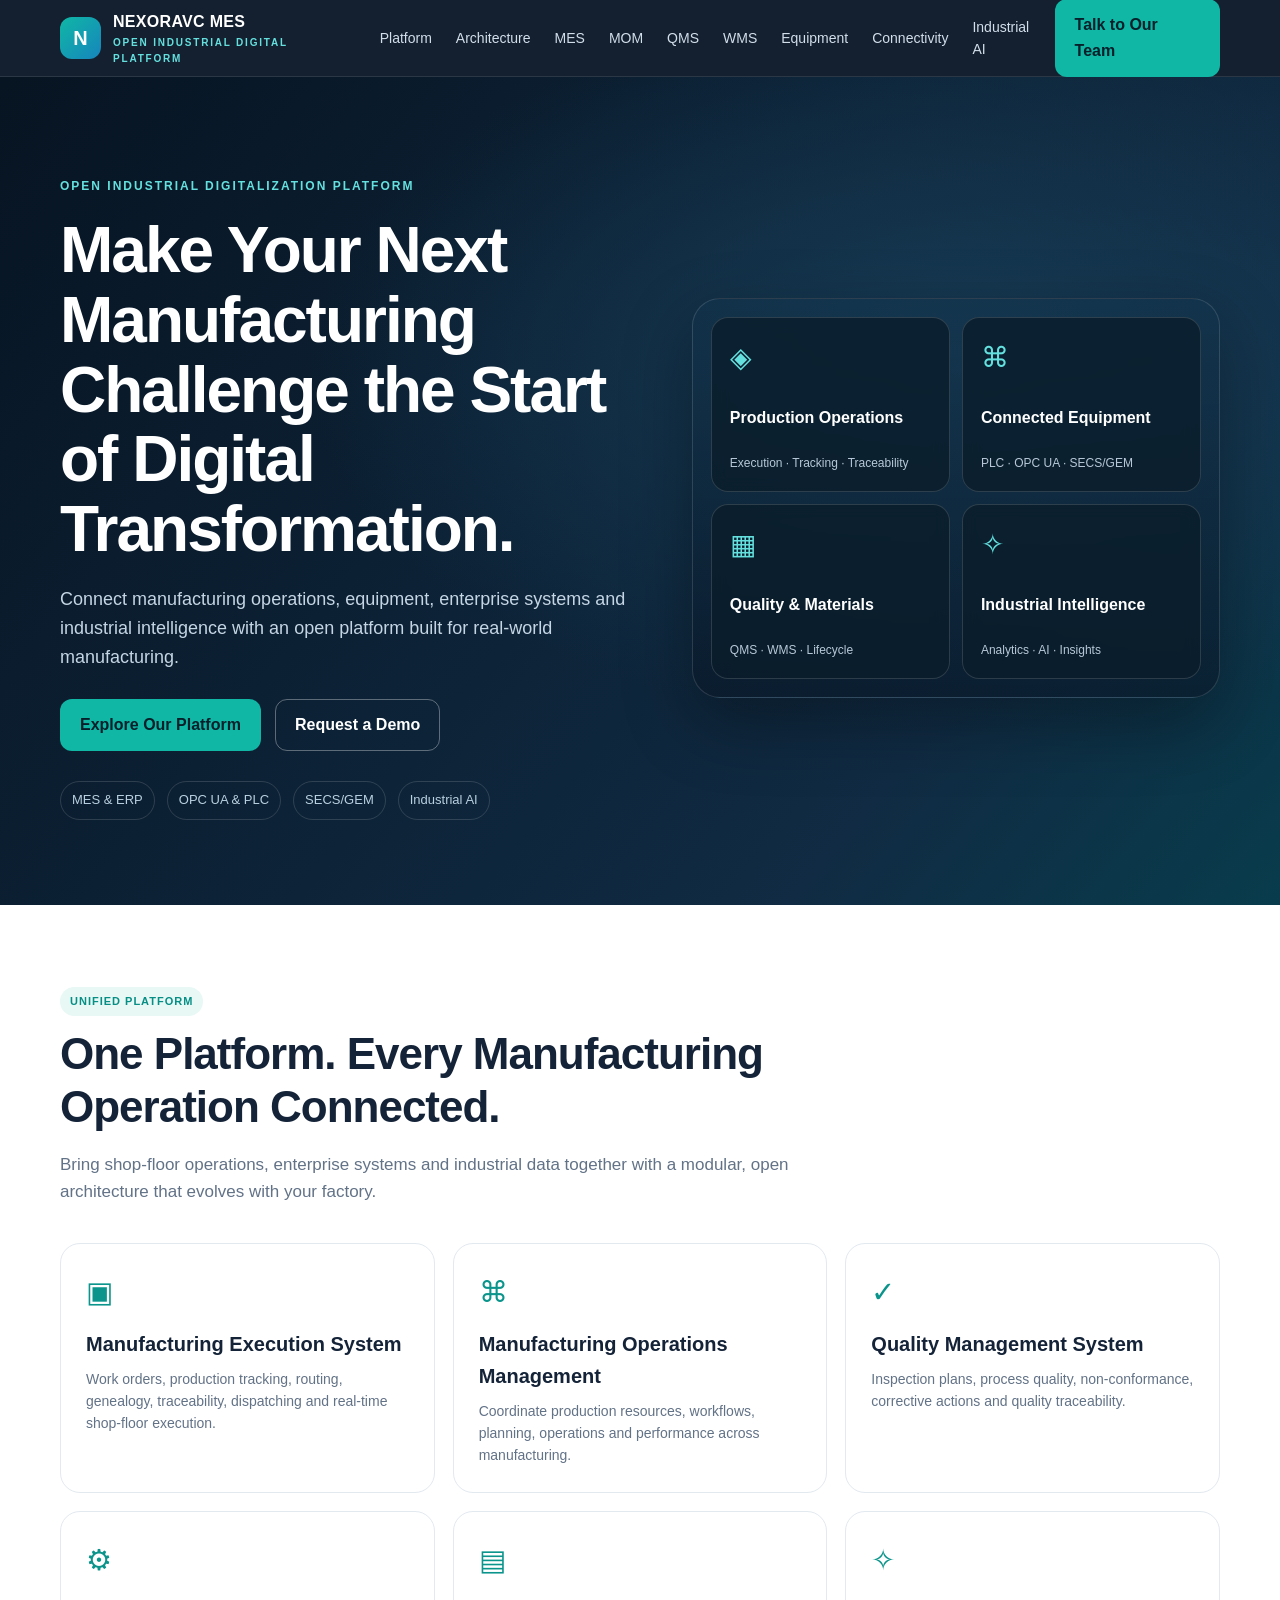
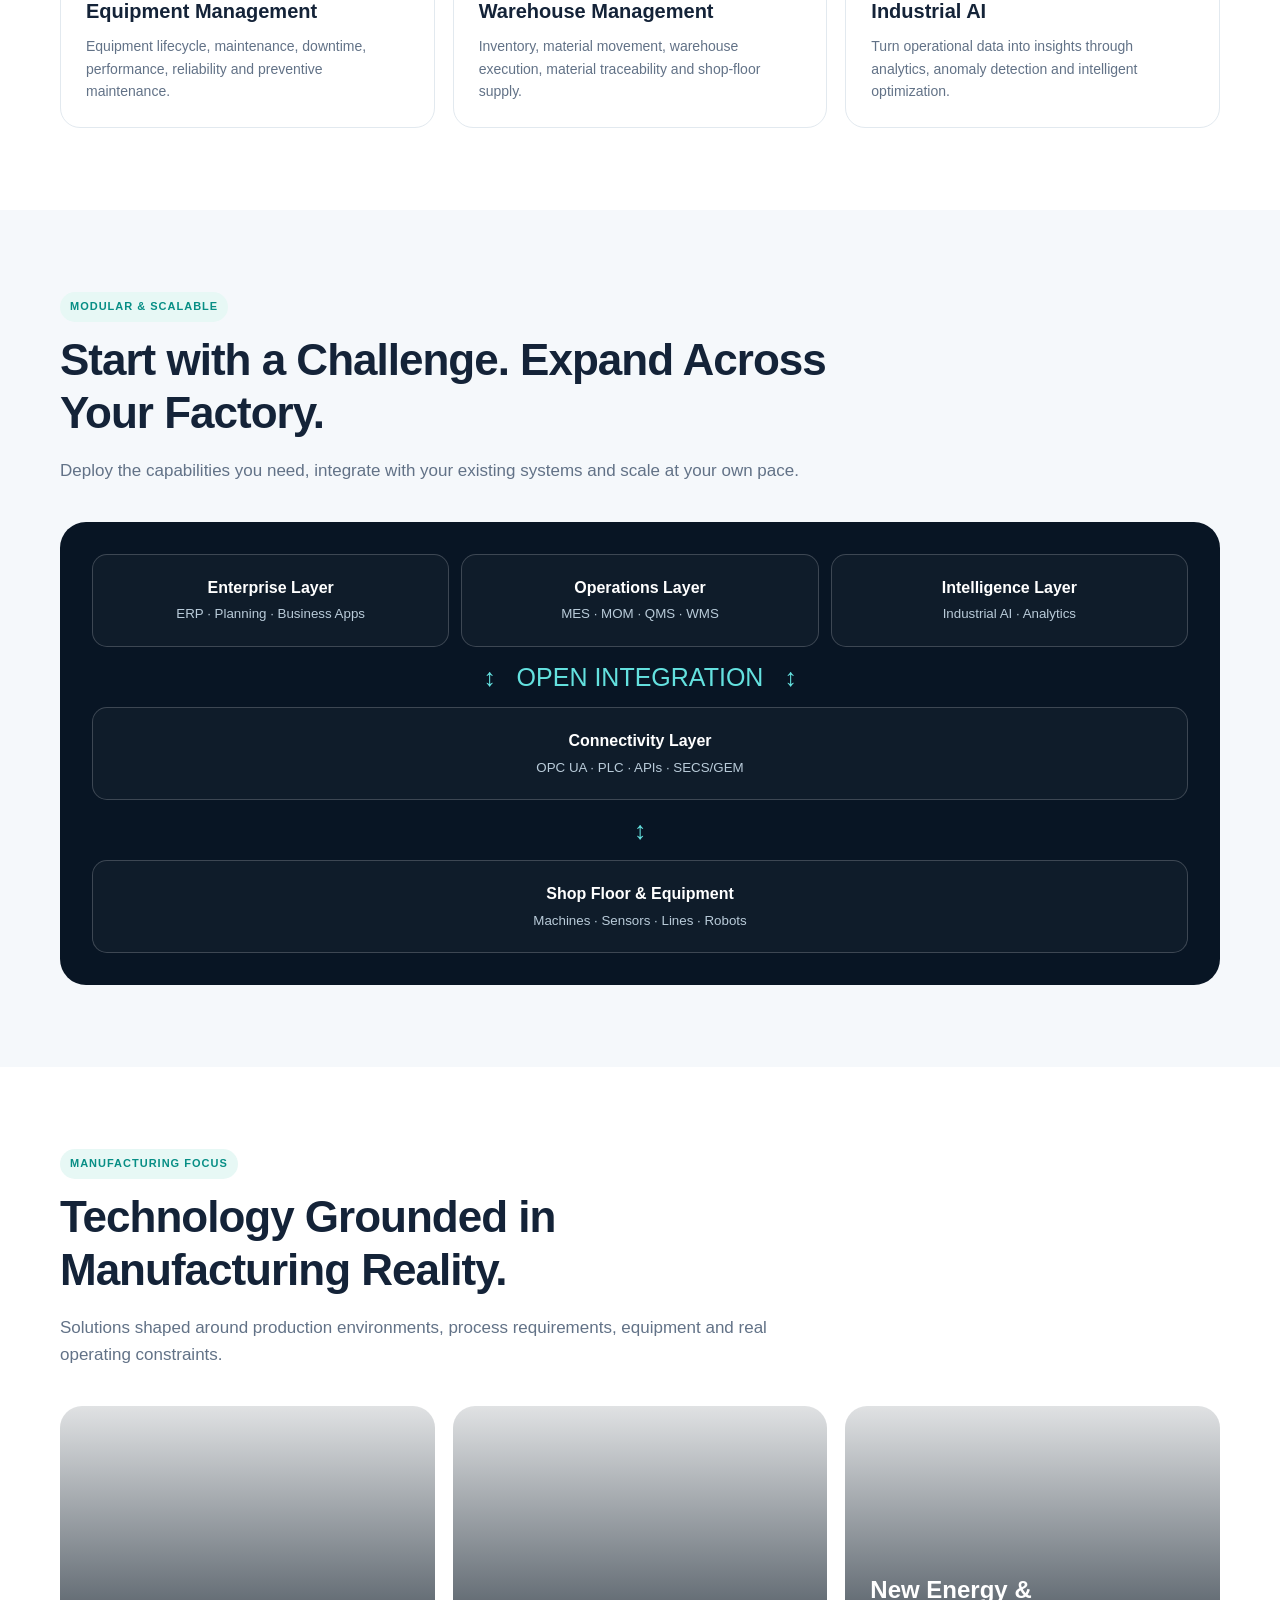
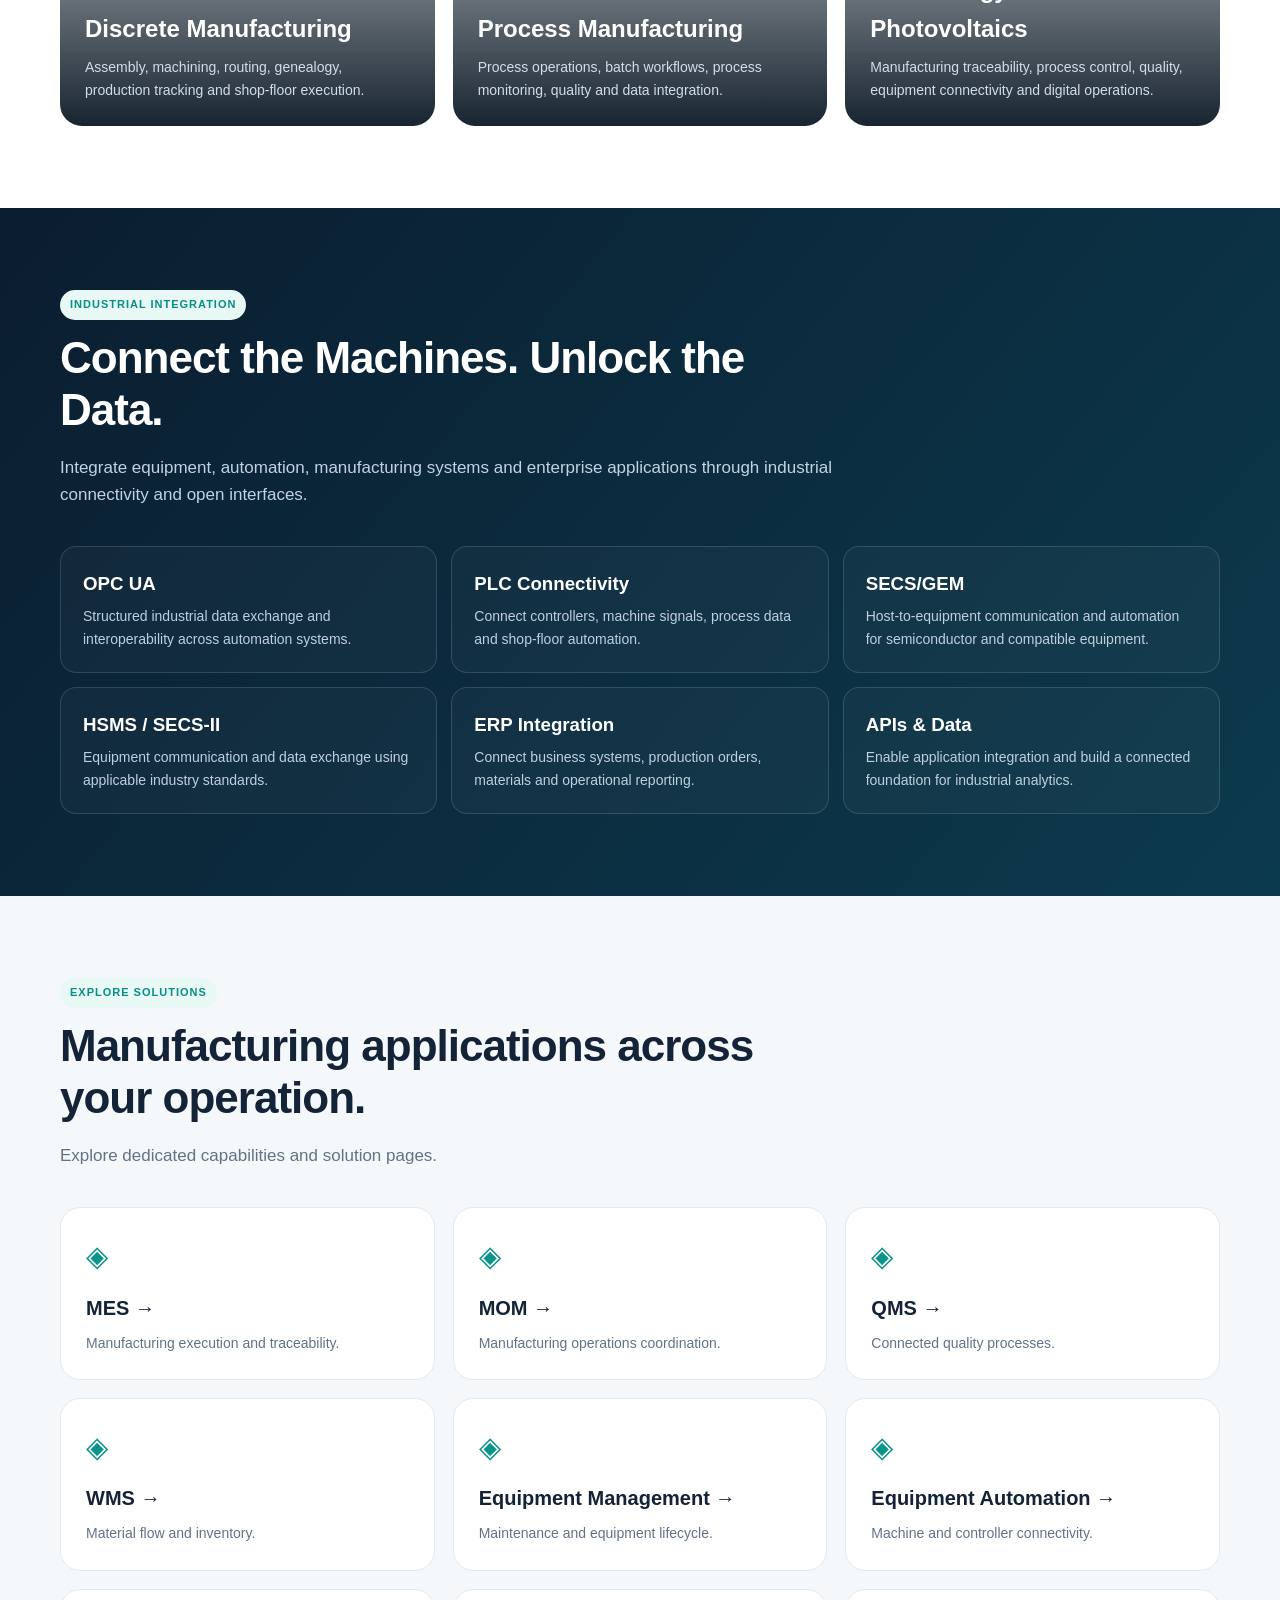
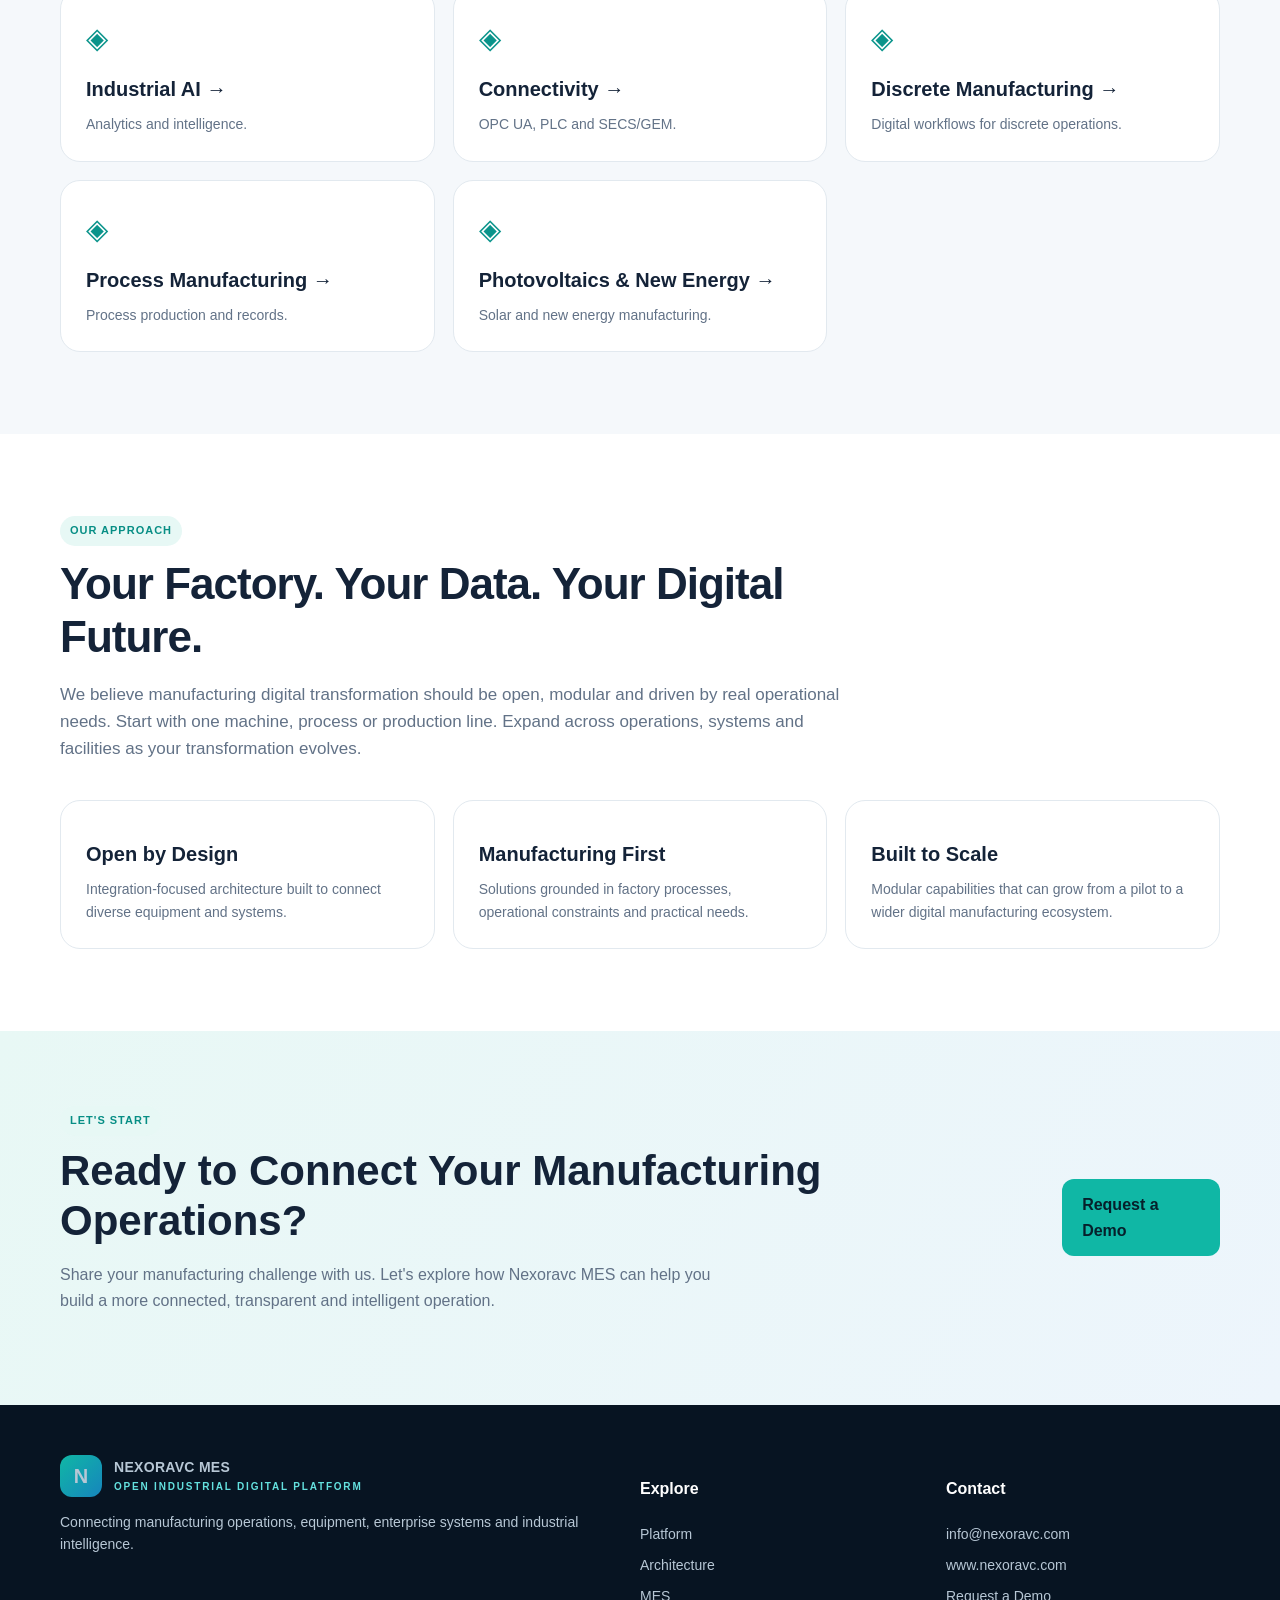
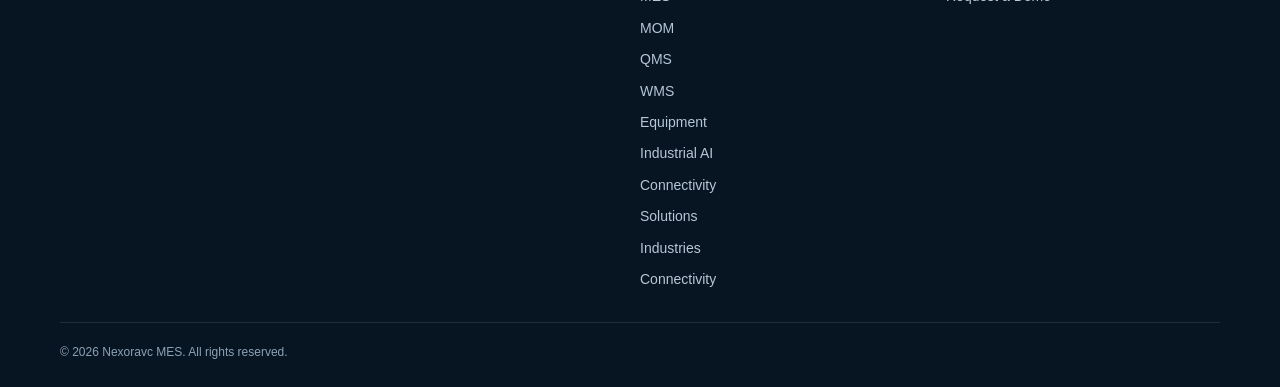
==== commit 47cb6636: "Add files via upload" ====
--- a/index.html
+++ b/index.html
@@ -11,16 +11,16 @@
 </style>
 </head>
 <body>
-<header class="nav"><div class="container navin"><a class="brand" href="#home"><span class="logo">N</span><span>NEXORAVC MES<small>OPEN INDUSTRIAL DIGITAL PLATFORM</small></span></a><nav class="links"><a href="#platform">Platform</a><a href="platform-architecture.html">Architecture</a><a href="mes-product.html">MES</a><a href="#solutions">Solutions</a><a href="#industries">Industries</a><a href="#connectivity">Connectivity</a><a href="#about">About</a></nav><a class="btn" href="#contact">Talk to Our Team</a></div></header>
+<header class="nav"><div class="container navin"><a class="brand" href="#home"><span class="logo">N</span><span>NEXORAVC MES<small>OPEN INDUSTRIAL DIGITAL PLATFORM</small></span></a><nav class="links"><a href="#platform">Platform</a><a href="platform-architecture.html">Architecture</a><a href="mes-product.html">MES</a><a href="mom.html">MOM</a><a href="qms.html">QMS</a><a href="wms.html">WMS</a><a href="equipment-management.html">Equipment</a><a href="connectivity.html">Connectivity</a><a href="industrial-ai.html">Industrial AI</a></nav><a class="btn" href="#contact">Talk to Our Team</a></div></header>
 <main>
 <section class="hero" id="home"><div class="container hero-grid"><div><div class="eyebrow">Open Industrial Digitalization Platform</div><h1>Make Your Next Manufacturing Challenge the Start of Digital Transformation.</h1><p>Connect manufacturing operations, equipment, enterprise systems and industrial intelligence with an open platform built for real-world manufacturing.</p><div class="actions"><a class="btn" href="#platform">Explore Our Platform</a><a class="btn outline" href="#contact">Request a Demo</a></div><div class="tagline"><span>MES & ERP</span><span>OPC UA & PLC</span><span>SECS/GEM</span><span>Industrial AI</span></div></div><div class="hero-visual"><div class="visual-overlay"><div class="tile"><div class="icon">◈</div><strong>Production Operations</strong><span>Execution · Tracking · Traceability</span></div><div class="tile"><div class="icon">⌘</div><strong>Connected Equipment</strong><span>PLC · OPC UA · SECS/GEM</span></div><div class="tile"><div class="icon">▦</div><strong>Quality & Materials</strong><span>QMS · WMS · Lifecycle</span></div><div class="tile"><div class="icon">✧</div><strong>Industrial Intelligence</strong><span>Analytics · AI · Insights</span></div></div></div></div></section>
 <section class="section" id="platform"><div class="container"><div class="heading"><span class="pill">Unified Platform</span><h2>One Platform. Every Manufacturing Operation Connected.</h2><p>Bring shop-floor operations, enterprise systems and industrial data together with a modular, open architecture that evolves with your factory.</p></div><div class="cards"><article class="card"><div class="icon">▣</div><h3>Manufacturing Execution System</h3><p>Work orders, production tracking, routing, genealogy, traceability, dispatching and real-time shop-floor execution.</p></article><article class="card"><div class="icon">⌘</div><h3>Manufacturing Operations Management</h3><p>Coordinate production resources, workflows, planning, operations and performance across manufacturing.</p></article><article class="card"><div class="icon">✓</div><h3>Quality Management System</h3><p>Inspection plans, process quality, non-conformance, corrective actions and quality traceability.</p></article><article class="card"><div class="icon">⚙</div><h3>Equipment Management</h3><p>Equipment lifecycle, maintenance, downtime, performance, reliability and preventive maintenance.</p></article><article class="card"><div class="icon">▤</div><h3>Warehouse Management</h3><p>Inventory, material movement, warehouse execution, material traceability and shop-floor supply.</p></article><article class="card"><div class="icon">✧</div><h3>Industrial AI</h3><p>Turn operational data into insights through analytics, anomaly detection and intelligent optimization.</p></article></div></div></section>
 <section class="section alt" id="solutions"><div class="container"><div class="heading"><span class="pill">Modular & Scalable</span><h2>Start with a Challenge. Expand Across Your Factory.</h2><p>Deploy the capabilities you need, integrate with your existing systems and scale at your own pace.</p></div><div class="architecture"><div class="archrow"><div class="archnode"><strong>Enterprise Layer</strong><small>ERP · Planning · Business Apps</small></div><div class="archnode"><strong>Operations Layer</strong><small>MES · MOM · QMS · WMS</small></div><div class="archnode"><strong>Intelligence Layer</strong><small>Industrial AI · Analytics</small></div></div><div class="arrow">↕ &nbsp; OPEN INTEGRATION &nbsp; ↕</div><div class="archrow"><div class="archnode"><strong>Connectivity Layer</strong><small>OPC UA · PLC · APIs · SECS/GEM</small></div></div><div class="arrow">↕</div><div class="archrow"><div class="archnode"><strong>Shop Floor & Equipment</strong><small>Machines · Sensors · Lines · Robots</small></div></div></div></div></section>
 <section class="section" id="industries"><div class="container"><div class="heading"><span class="pill">Manufacturing Focus</span><h2>Technology Grounded in Manufacturing Reality.</h2><p>Solutions shaped around production environments, process requirements, equipment and real operating constraints.</p></div><div class="industries"><article class="industry" style="background-image:url('https://images.unsplash.com/photo-1581091226825-a6a2a5aee158?auto=format&fit=crop&w=900&q=80')"><div><h3>Discrete Manufacturing</h3><p>Assembly, machining, routing, genealogy, production tracking and shop-floor execution.</p></div></article><article class="industry" style="background-image:url('https://images.unsplash.com/photo-1565514020179-026b92b84bb6?auto=format&fit=crop&w=900&q=80')"><div><h3>Process Manufacturing</h3><p>Process operations, batch workflows, process monitoring, quality and data integration.</p></div></article><article class="industry" style="background-image:url('https://images.unsplash.com/photo-1509391366360-2e959784a276?auto=format&fit=crop&w=900&q=80')"><div><h3>New Energy & Photovoltaics</h3><p>Manufacturing traceability, process control, quality, equipment connectivity and digital operations.</p></div></article></div></div></section>
 <section class="section connect" id="connectivity"><div class="container"><div class="heading"><span class="pill">Industrial Integration</span><h2>Connect the Machines. Unlock the Data.</h2><p>Integrate equipment, automation, manufacturing systems and enterprise applications through industrial connectivity and open interfaces.</p></div><div class="protocols"><article class="protocol"><h3>OPC UA</h3><p>Structured industrial data exchange and interoperability across automation systems.</p></article><article class="protocol"><h3>PLC Connectivity</h3><p>Connect controllers, machine signals, process data and shop-floor automation.</p></article><article class="protocol"><h3>SECS/GEM</h3><p>Host-to-equipment communication and automation for semiconductor and compatible equipment.</p></article><article class="protocol"><h3>HSMS / SECS-II</h3><p>Equipment communication and data exchange using applicable industry standards.</p></article><article class="protocol"><h3>ERP Integration</h3><p>Connect business systems, production orders, materials and operational reporting.</p></article><article class="protocol"><h3>APIs & Data</h3><p>Enable application integration and build a connected foundation for industrial analytics.</p></article></div></div></section>
-<section class="section" id="about"><div class="container"><div class="heading"><span class="pill">Our Approach</span><h2>Your Factory. Your Data. Your Digital Future.</h2><p>We believe manufacturing digital transformation should be open, modular and driven by real operational needs. Start with one machine, process or production line. Expand across operations, systems and facilities as your transformation evolves.</p></div><div class="cards"><article class="card"><h3>Open by Design</h3><p>Integration-focused architecture built to connect diverse equipment and systems.</p></article><article class="card"><h3>Manufacturing First</h3><p>Solutions grounded in factory processes, operational constraints and practical needs.</p></article><article class="card"><h3>Built to Scale</h3><p>Modular capabilities that can grow from a pilot to a wider digital manufacturing ecosystem.</p></article></div></div></section>
+<section class="section alt" id="more-solutions"><div class="container"><div class="heading"><span class="pill">Explore Solutions</span><h2>Manufacturing applications across your operation.</h2><p>Explore dedicated capabilities and solution pages.</p></div><div class="cards"><article class="card"><div class="icon">◈</div><h3><a href="mes-product.html">MES →</a></h3><p>Manufacturing execution and traceability.</p></article><article class="card"><div class="icon">◈</div><h3><a href="mom.html">MOM →</a></h3><p>Manufacturing operations coordination.</p></article><article class="card"><div class="icon">◈</div><h3><a href="qms.html">QMS →</a></h3><p>Connected quality processes.</p></article><article class="card"><div class="icon">◈</div><h3><a href="wms.html">WMS →</a></h3><p>Material flow and inventory.</p></article><article class="card"><div class="icon">◈</div><h3><a href="equipment-management.html">Equipment Management →</a></h3><p>Maintenance and equipment lifecycle.</p></article><article class="card"><div class="icon">◈</div><h3><a href="equipment-automation.html">Equipment Automation →</a></h3><p>Machine and controller connectivity.</p></article><article class="card"><div class="icon">◈</div><h3><a href="industrial-ai.html">Industrial AI →</a></h3><p>Analytics and intelligence.</p></article><article class="card"><div class="icon">◈</div><h3><a href="connectivity.html">Connectivity →</a></h3><p>OPC UA, PLC and SECS/GEM.</p></article><article class="card"><div class="icon">◈</div><h3><a href="discrete-manufacturing.html">Discrete Manufacturing →</a></h3><p>Digital workflows for discrete operations.</p></article><article class="card"><div class="icon">◈</div><h3><a href="process-manufacturing.html">Process Manufacturing →</a></h3><p>Process production and records.</p></article><article class="card"><div class="icon">◈</div><h3><a href="photovoltaics.html">Photovoltaics & New Energy →</a></h3><p>Solar and new energy manufacturing.</p></article></div></div></section><section class="section" id="about"><div class="container"><div class="heading"><span class="pill">Our Approach</span><h2>Your Factory. Your Data. Your Digital Future.</h2><p>We believe manufacturing digital transformation should be open, modular and driven by real operational needs. Start with one machine, process or production line. Expand across operations, systems and facilities as your transformation evolves.</p></div><div class="cards"><article class="card"><h3>Open by Design</h3><p>Integration-focused architecture built to connect diverse equipment and systems.</p></article><article class="card"><h3>Manufacturing First</h3><p>Solutions grounded in factory processes, operational constraints and practical needs.</p></article><article class="card"><h3>Built to Scale</h3><p>Modular capabilities that can grow from a pilot to a wider digital manufacturing ecosystem.</p></article></div></div></section>
 <section class="cta" id="contact"><div class="container cta-box"><div><span class="pill">Let's Start</span><h2>Ready to Connect Your Manufacturing Operations?</h2><p>Share your manufacturing challenge with us. Let's explore how Nexoravc MES can help you build a more connected, transparent and intelligent operation.</p></div><div><a class="btn" href="mailto:info@nexoravc.com?subject=Nexoravc%20MES%20Demo%20Request">Request a Demo</a></div></div></section>
 </main>
-<footer class="footer"><div class="container"><div class="footergrid"><div><a class="brand" href="#home"><span class="logo">N</span><span>NEXORAVC MES<small>OPEN INDUSTRIAL DIGITAL PLATFORM</small></span></a><p>Connecting manufacturing operations, equipment, enterprise systems and industrial intelligence.</p></div><div><h4>Explore</h4><div class="footerlinks"><a href="#platform">Platform</a><a href="platform-architecture.html">Architecture</a><a href="mes-product.html">MES</a><a href="#solutions">Solutions</a><a href="#industries">Industries</a><a href="#connectivity">Connectivity</a></div></div><div><h4>Contact</h4><div class="footerlinks"><a href="mailto:info@nexoravc.com">info@nexoravc.com</a><a href="https://www.nexoravc.com">www.nexoravc.com</a><a href="#contact">Request a Demo</a></div></div></div><div class="copyright">© <span id="year"></span> Nexoravc MES. All rights reserved.</div></div></footer>
+<footer class="footer"><div class="container"><div class="footergrid"><div><a class="brand" href="#home"><span class="logo">N</span><span>NEXORAVC MES<small>OPEN INDUSTRIAL DIGITAL PLATFORM</small></span></a><p>Connecting manufacturing operations, equipment, enterprise systems and industrial intelligence.</p></div><div><h4>Explore</h4><div class="footerlinks"><a href="#platform">Platform</a><a href="platform-architecture.html">Architecture</a><a href="mes-product.html">MES</a><a href="mom.html">MOM</a><a href="qms.html">QMS</a><a href="wms.html">WMS</a><a href="equipment-management.html">Equipment</a><a href="industrial-ai.html">Industrial AI</a><a href="connectivity.html">Connectivity</a><a href="#solutions">Solutions</a><a href="#industries">Industries</a><a href="#connectivity">Connectivity</a></div></div><div><h4>Contact</h4><div class="footerlinks"><a href="mailto:info@nexoravc.com">info@nexoravc.com</a><a href="https://www.nexoravc.com">www.nexoravc.com</a><a href="#contact">Request a Demo</a></div></div></div><div class="copyright">© <span id="year"></span> Nexoravc MES. All rights reserved.</div></div></footer>
 <script>document.getElementById('year').textContent=new Date().getFullYear();</script>
 </body></html>
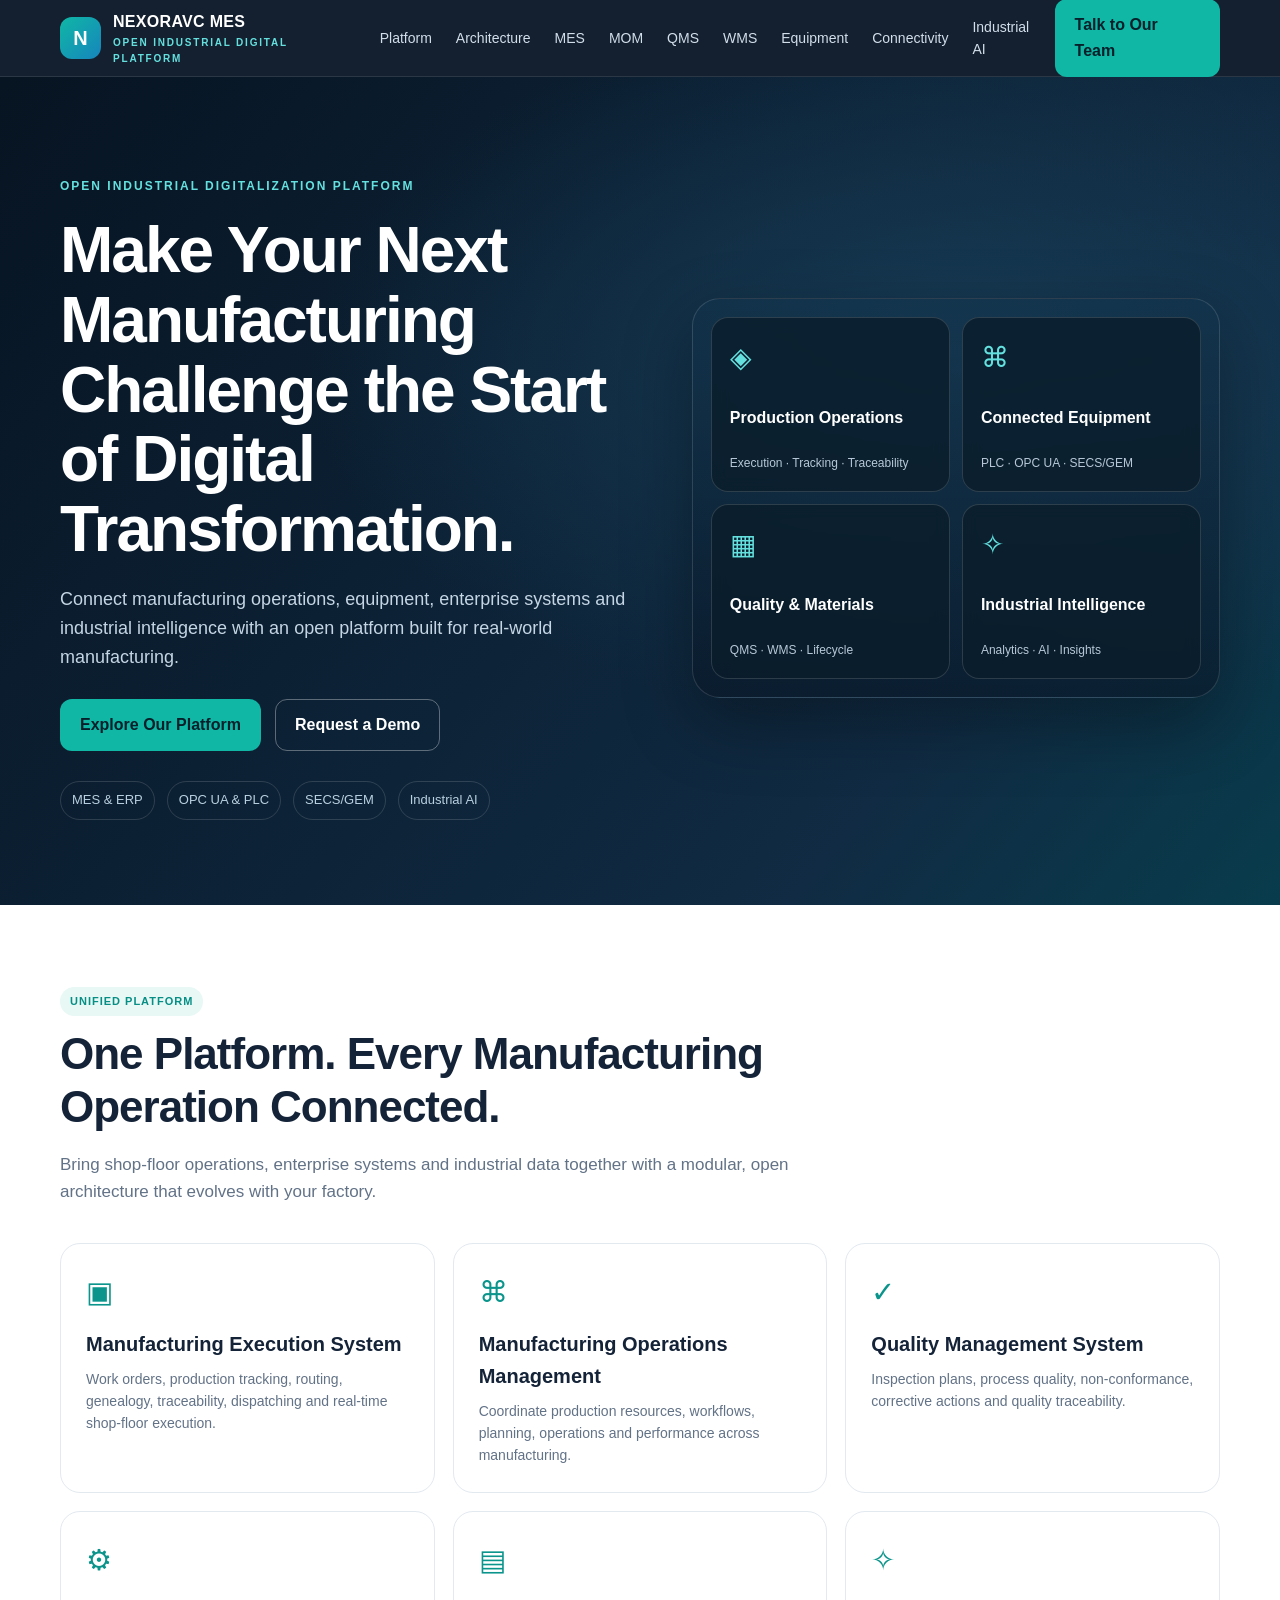
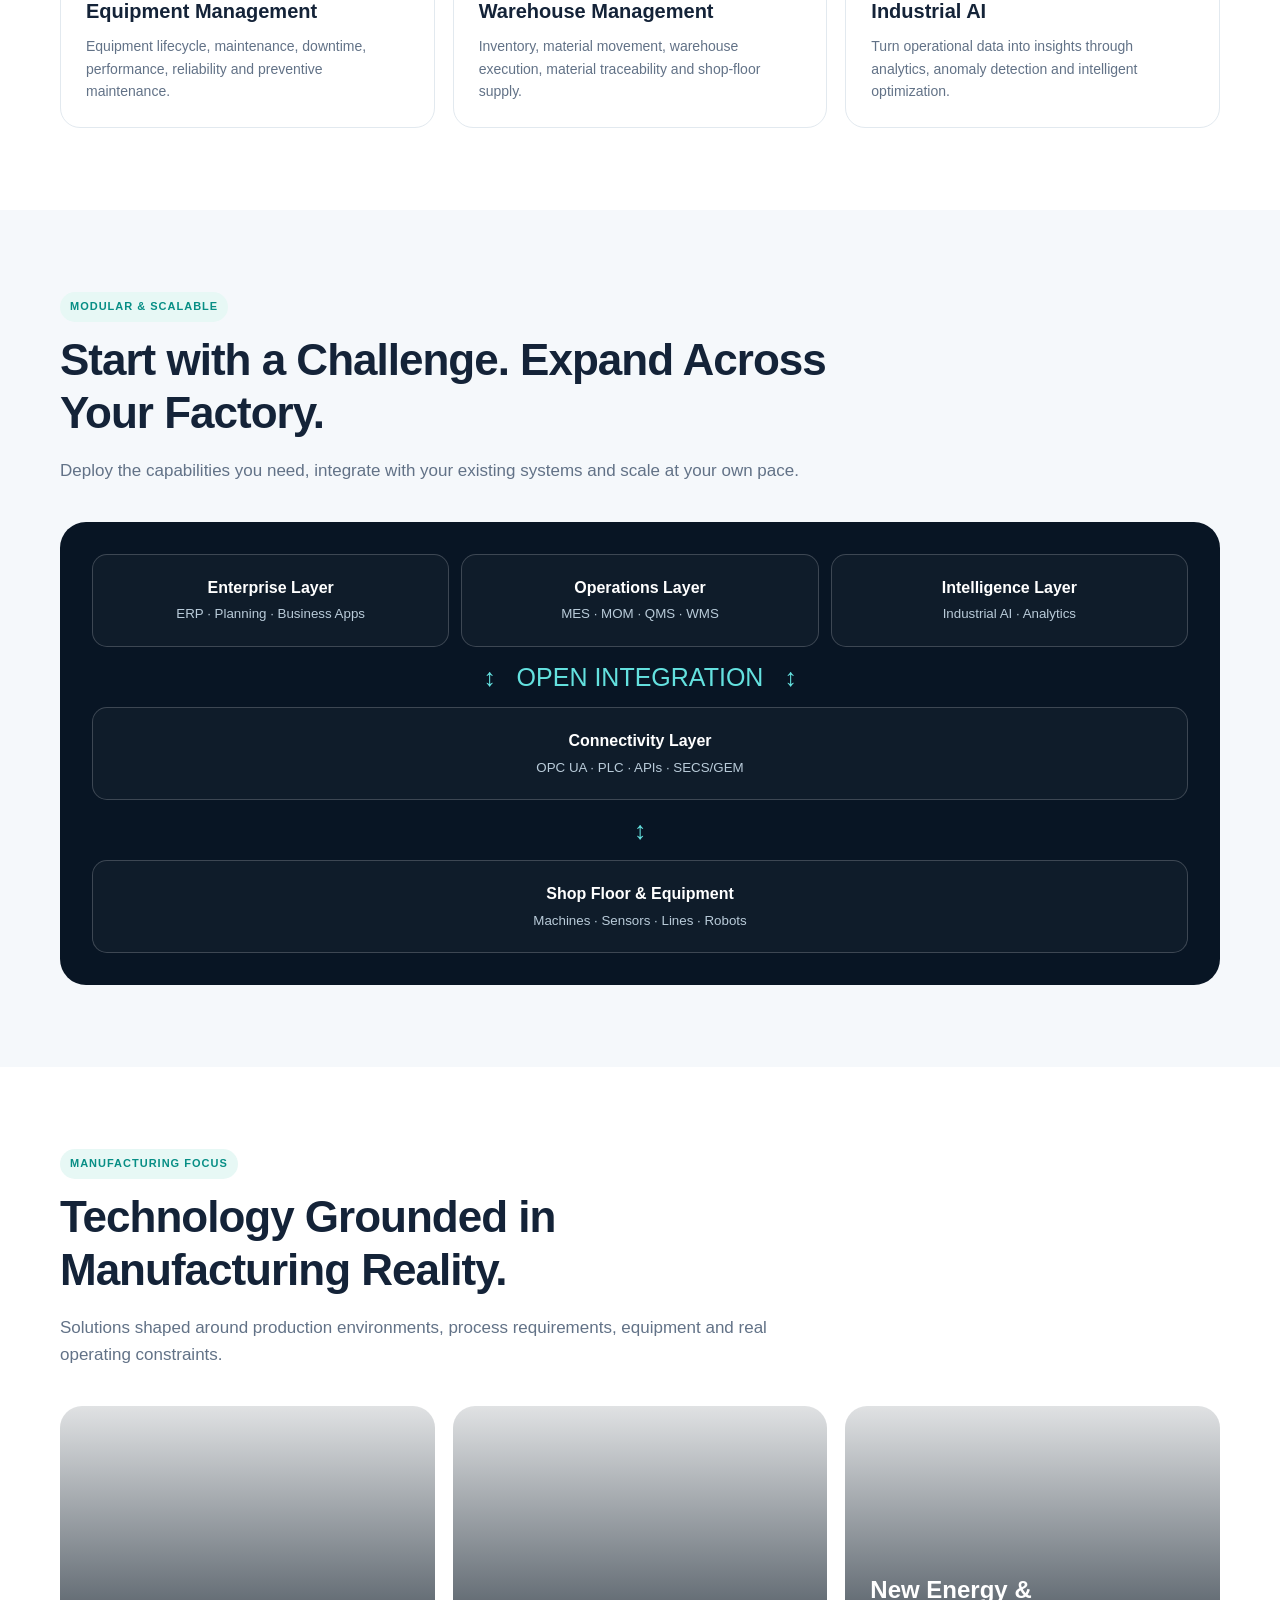
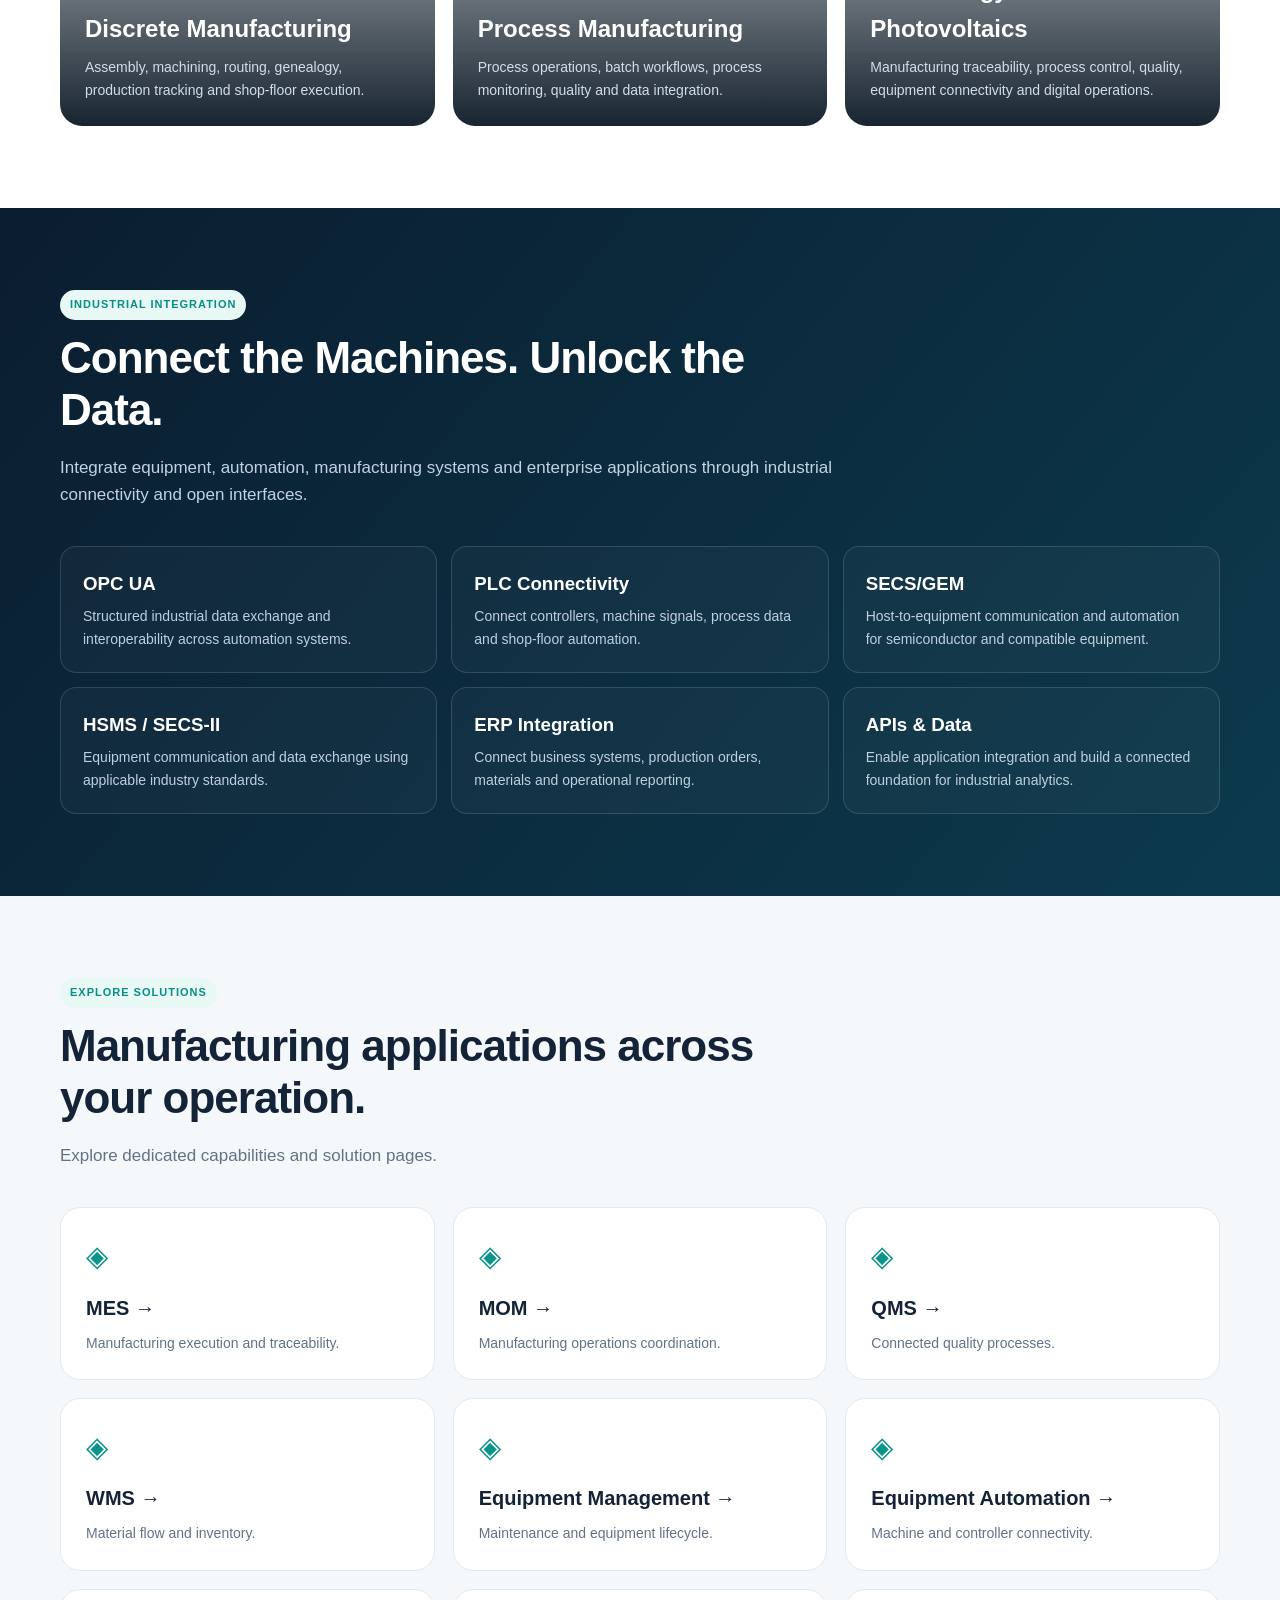
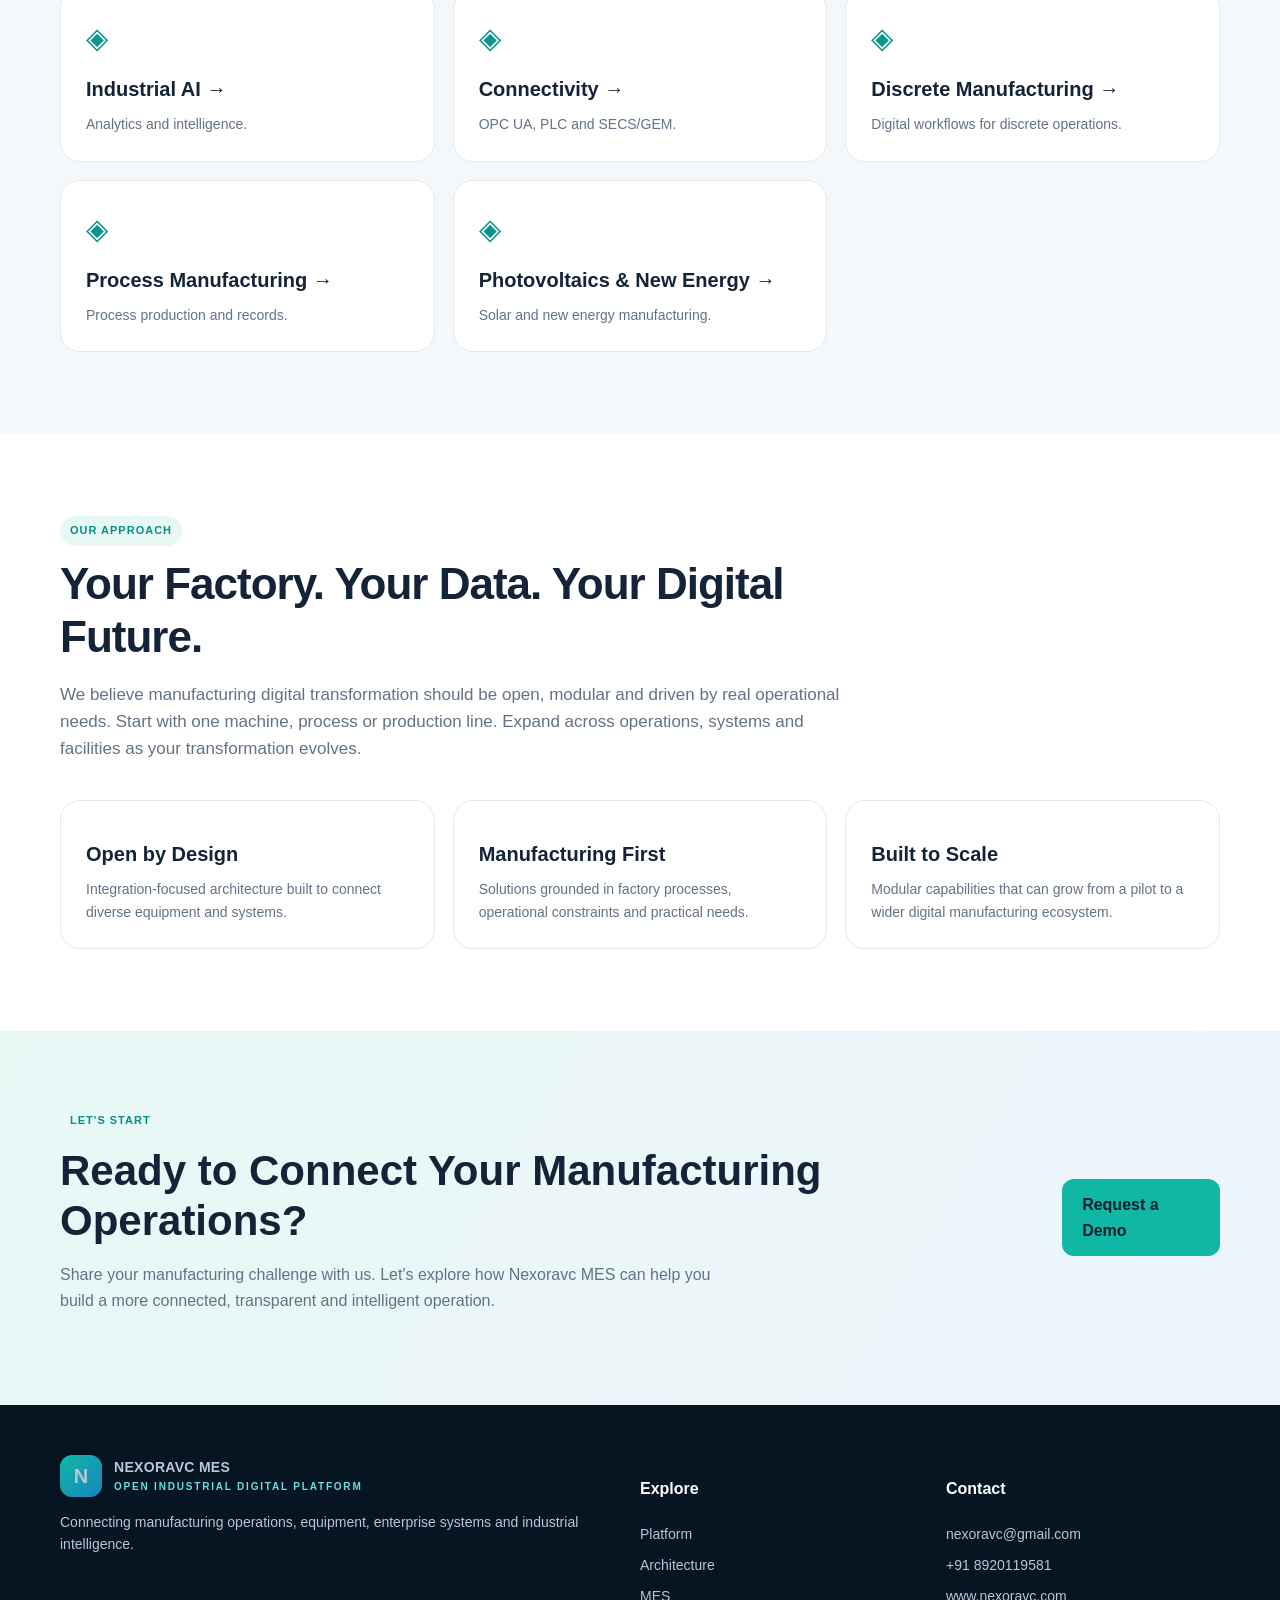
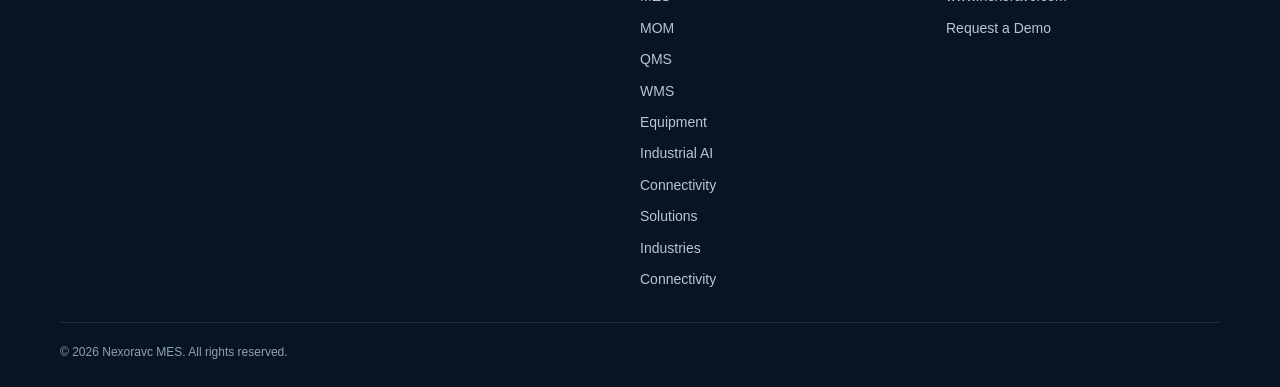
==== commit 03baa10b: "Update index.html" ====
--- a/index.html
+++ b/index.html
@@ -21,6 +21,6 @@
 <section class="section alt" id="more-solutions"><div class="container"><div class="heading"><span class="pill">Explore Solutions</span><h2>Manufacturing applications across your operation.</h2><p>Explore dedicated capabilities and solution pages.</p></div><div class="cards"><article class="card"><div class="icon">◈</div><h3><a href="mes-product.html">MES →</a></h3><p>Manufacturing execution and traceability.</p></article><article class="card"><div class="icon">◈</div><h3><a href="mom.html">MOM →</a></h3><p>Manufacturing operations coordination.</p></article><article class="card"><div class="icon">◈</div><h3><a href="qms.html">QMS →</a></h3><p>Connected quality processes.</p></article><article class="card"><div class="icon">◈</div><h3><a href="wms.html">WMS →</a></h3><p>Material flow and inventory.</p></article><article class="card"><div class="icon">◈</div><h3><a href="equipment-management.html">Equipment Management →</a></h3><p>Maintenance and equipment lifecycle.</p></article><article class="card"><div class="icon">◈</div><h3><a href="equipment-automation.html">Equipment Automation →</a></h3><p>Machine and controller connectivity.</p></article><article class="card"><div class="icon">◈</div><h3><a href="industrial-ai.html">Industrial AI →</a></h3><p>Analytics and intelligence.</p></article><article class="card"><div class="icon">◈</div><h3><a href="connectivity.html">Connectivity →</a></h3><p>OPC UA, PLC and SECS/GEM.</p></article><article class="card"><div class="icon">◈</div><h3><a href="discrete-manufacturing.html">Discrete Manufacturing →</a></h3><p>Digital workflows for discrete operations.</p></article><article class="card"><div class="icon">◈</div><h3><a href="process-manufacturing.html">Process Manufacturing →</a></h3><p>Process production and records.</p></article><article class="card"><div class="icon">◈</div><h3><a href="photovoltaics.html">Photovoltaics & New Energy →</a></h3><p>Solar and new energy manufacturing.</p></article></div></div></section><section class="section" id="about"><div class="container"><div class="heading"><span class="pill">Our Approach</span><h2>Your Factory. Your Data. Your Digital Future.</h2><p>We believe manufacturing digital transformation should be open, modular and driven by real operational needs. Start with one machine, process or production line. Expand across operations, systems and facilities as your transformation evolves.</p></div><div class="cards"><article class="card"><h3>Open by Design</h3><p>Integration-focused architecture built to connect diverse equipment and systems.</p></article><article class="card"><h3>Manufacturing First</h3><p>Solutions grounded in factory processes, operational constraints and practical needs.</p></article><article class="card"><h3>Built to Scale</h3><p>Modular capabilities that can grow from a pilot to a wider digital manufacturing ecosystem.</p></article></div></div></section>
 <section class="cta" id="contact"><div class="container cta-box"><div><span class="pill">Let's Start</span><h2>Ready to Connect Your Manufacturing Operations?</h2><p>Share your manufacturing challenge with us. Let's explore how Nexoravc MES can help you build a more connected, transparent and intelligent operation.</p></div><div><a class="btn" href="mailto:info@nexoravc.com?subject=Nexoravc%20MES%20Demo%20Request">Request a Demo</a></div></div></section>
 </main>
-<footer class="footer"><div class="container"><div class="footergrid"><div><a class="brand" href="#home"><span class="logo">N</span><span>NEXORAVC MES<small>OPEN INDUSTRIAL DIGITAL PLATFORM</small></span></a><p>Connecting manufacturing operations, equipment, enterprise systems and industrial intelligence.</p></div><div><h4>Explore</h4><div class="footerlinks"><a href="#platform">Platform</a><a href="platform-architecture.html">Architecture</a><a href="mes-product.html">MES</a><a href="mom.html">MOM</a><a href="qms.html">QMS</a><a href="wms.html">WMS</a><a href="equipment-management.html">Equipment</a><a href="industrial-ai.html">Industrial AI</a><a href="connectivity.html">Connectivity</a><a href="#solutions">Solutions</a><a href="#industries">Industries</a><a href="#connectivity">Connectivity</a></div></div><div><h4>Contact</h4><div class="footerlinks"><a href="mailto:info@nexoravc.com">info@nexoravc.com</a><a href="https://www.nexoravc.com">www.nexoravc.com</a><a href="#contact">Request a Demo</a></div></div></div><div class="copyright">© <span id="year"></span> Nexoravc MES. All rights reserved.</div></div></footer>
+<footer class="footer"><div class="container"><div class="footergrid"><div><a class="brand" href="#home"><span class="logo">N</span><span>NEXORAVC MES<small>OPEN INDUSTRIAL DIGITAL PLATFORM</small></span></a><p>Connecting manufacturing operations, equipment, enterprise systems and industrial intelligence.</p></div><div><h4>Explore</h4><div class="footerlinks"><a href="#platform">Platform</a><a href="platform-architecture.html">Architecture</a><a href="mes-product.html">MES</a><a href="mom.html">MOM</a><a href="qms.html">QMS</a><a href="wms.html">WMS</a><a href="equipment-management.html">Equipment</a><a href="industrial-ai.html">Industrial AI</a><a href="connectivity.html">Connectivity</a><a href="#solutions">Solutions</a><a href="#industries">Industries</a><a href="#connectivity">Connectivity</a></div></div><div><h4>Contact</h4><div class="footerlinks"><a href="mailto:nexoravc@gmail.com">nexoravc@gmail.com</a><a href="+91 8920119581">+91 8920119581</a><a href="https://www.nexoravc.com">www.nexoravc.com</a><a href="#contact">Request a Demo</a></div></div></div><div class="copyright">© <span id="year"></span> Nexoravc MES. All rights reserved.</div></div></footer>
 <script>document.getElementById('year').textContent=new Date().getFullYear();</script>
 </body></html>
